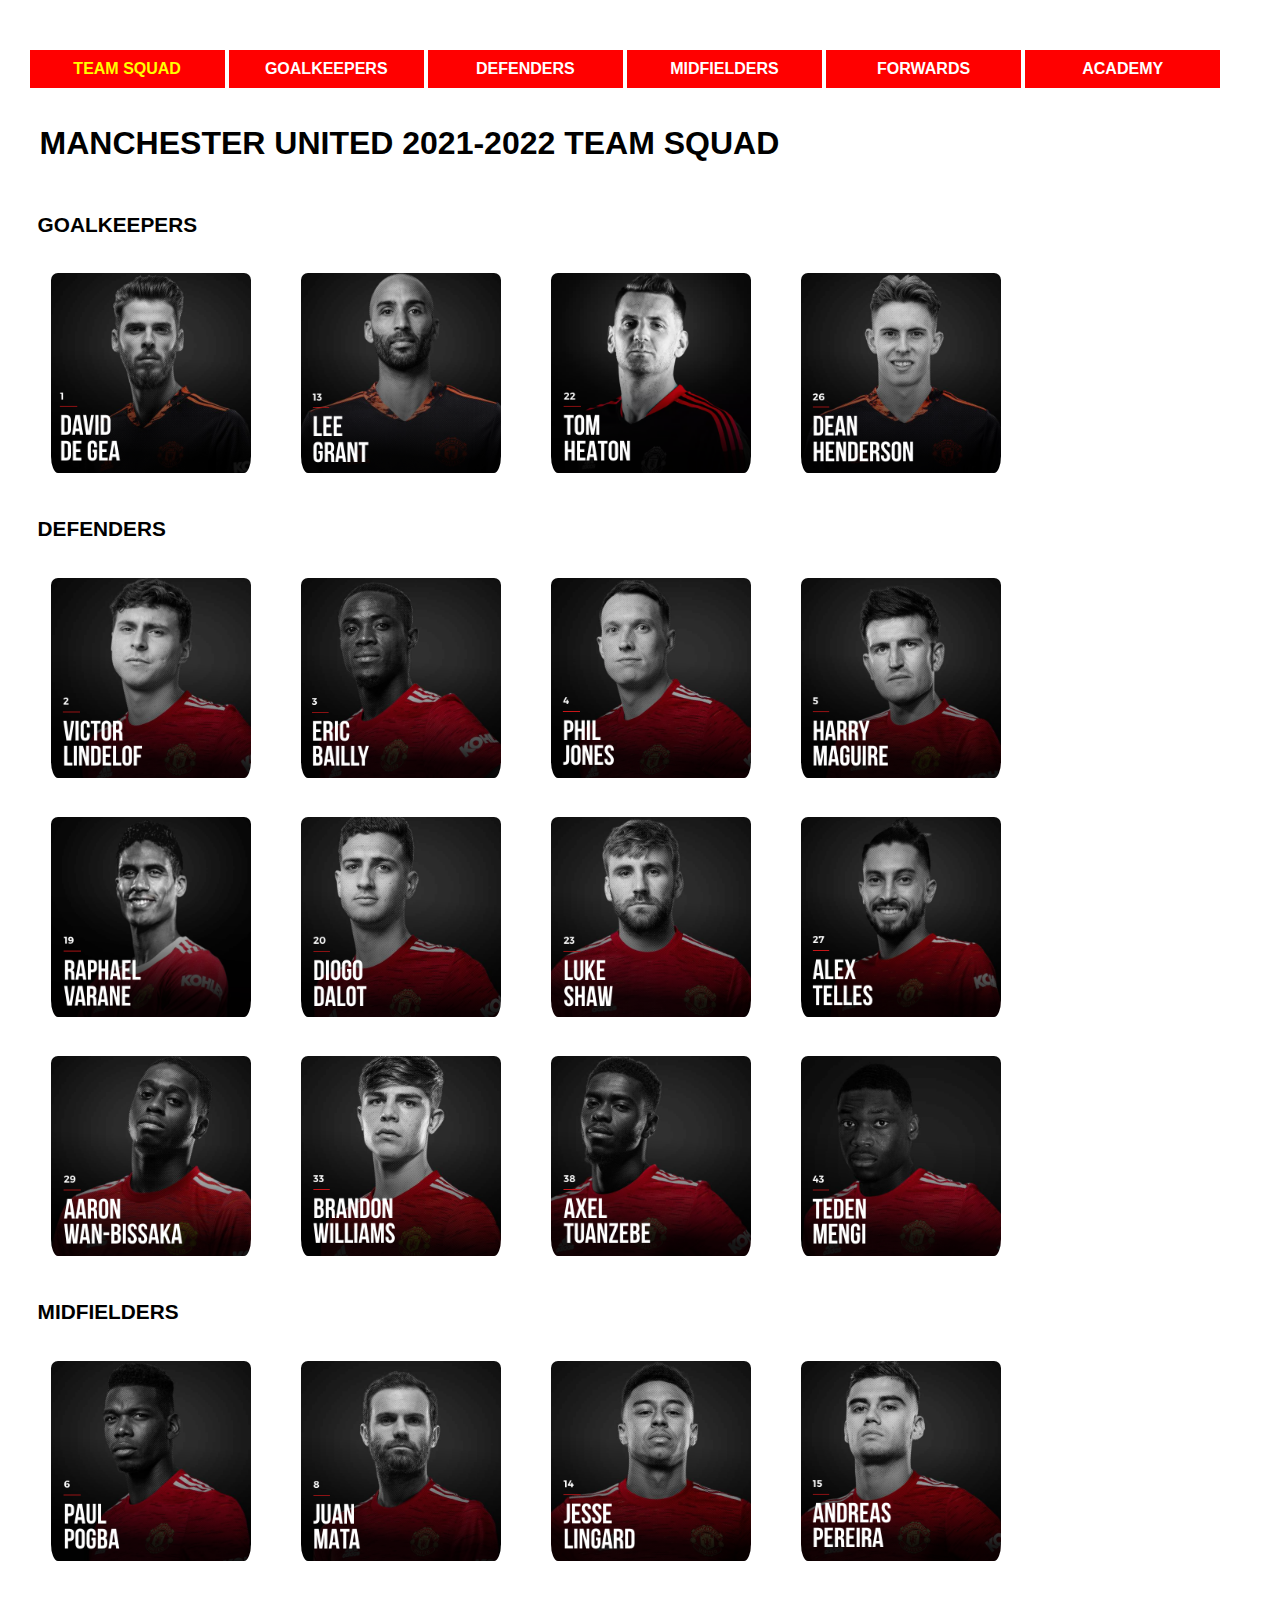
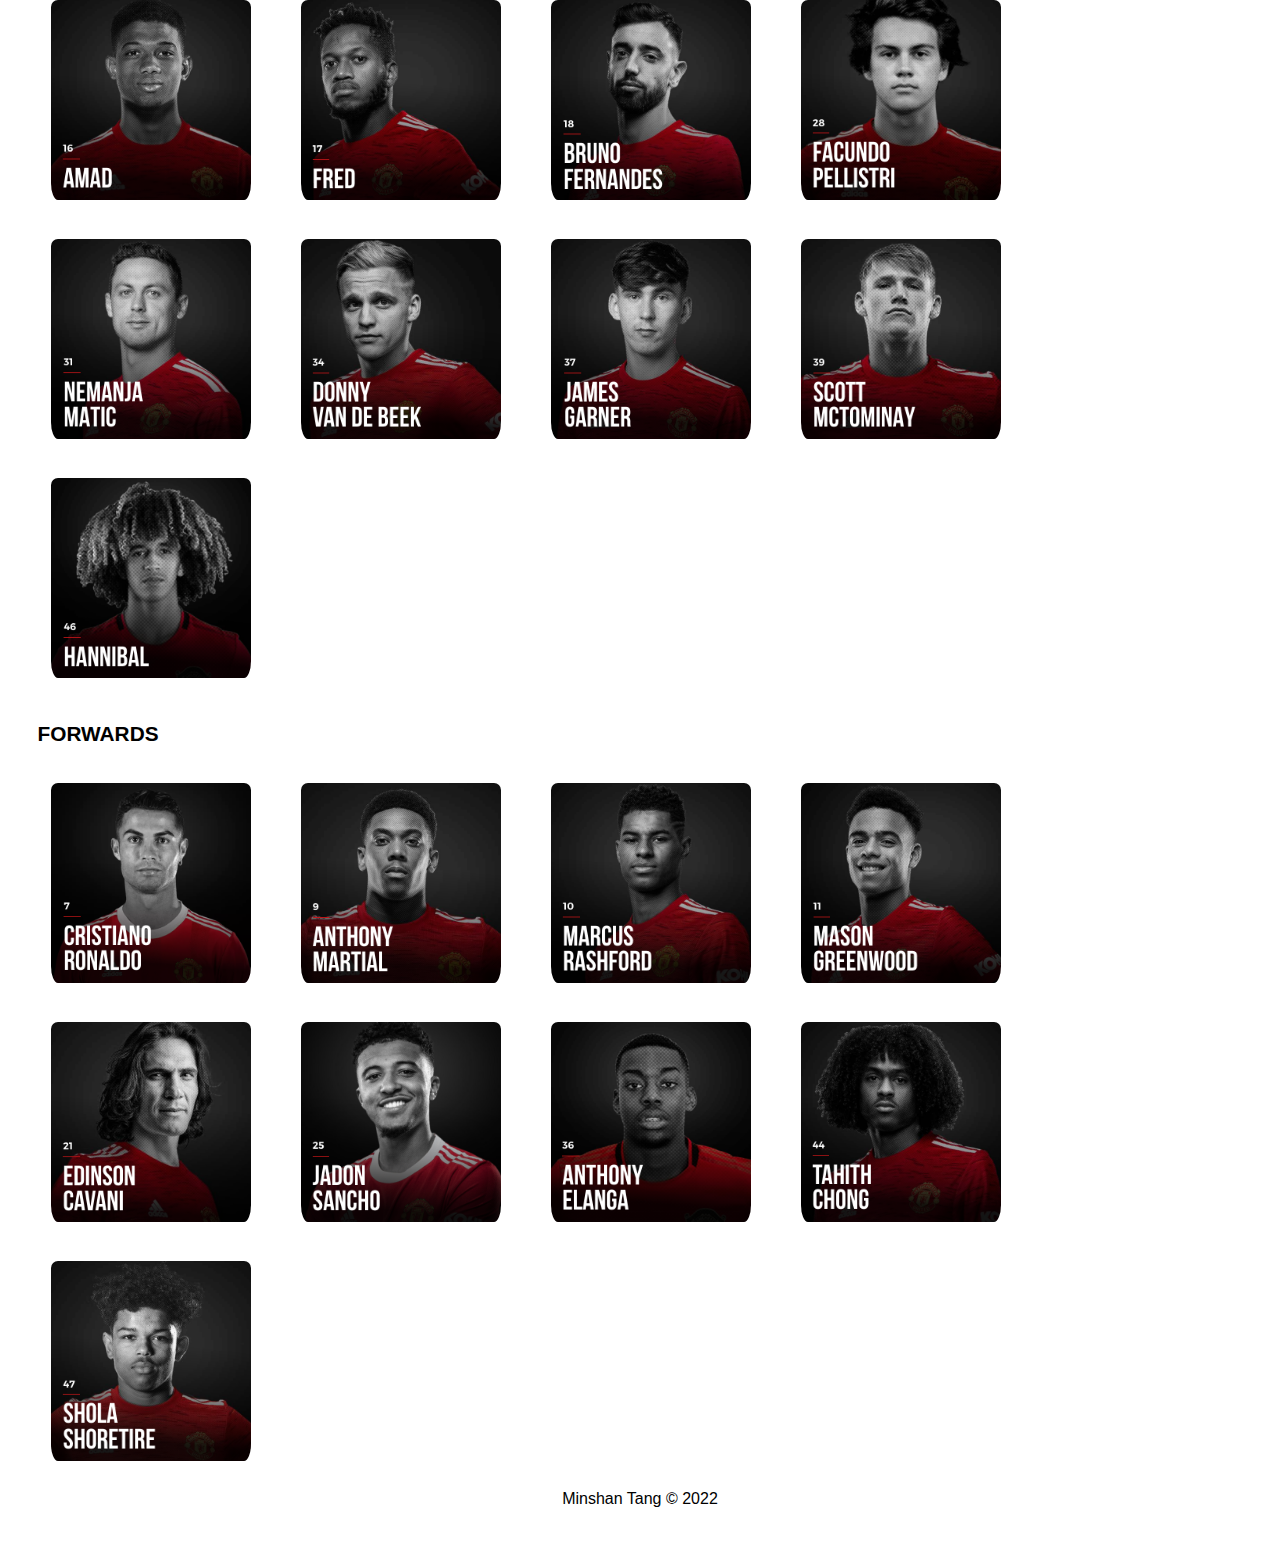
==== index.html @ 322af931 "Add files via upload" ====
<!DOCTYPE html>
<html lang="en">
    <!-- head -->
    <head>
        <meta charset="UTF-8">
        <meta name="viewport" content="width=device-width, initial-scale=1.0">
        <link rel="icon" href="images/favicon.ico">
        <link rel="stylesheet" href="css/html5reset.css">
        <link rel="stylesheet" href="css/style.css">
        <title>Manchester United - My Favorite Soccer Team</title>
    </head>

    <!-- body -->
    <body>
        <!-- header -->
        <header>
            <!-- nav -->
            <nav>
                <ul>
                    <li class="active"><a href="index.html">TEAM SQUAD</a></li>
                    <li><a href="goalkeepers.html">GOALKEEPERS</a></li>
                    <li><a href="defenders.html">DEFENDERS</a></li>
                    <li><a href="midfielders.html">MIDFIELDERS</a></li>
                    <li><a href="forwards.html">FORWARDS</a></li>
                    <li><a href="academy.html">ACADEMY</a></li>
                </ul>
            </nav>

            <!-- h1 -->
            <h1>MANCHESTER UNITED 2021-2022 TEAM SQUAD</h1>
        </header>

        <!-- main -->
        <main>
            <!-- Images for Goalkeepers-->
            <h2>GOALKEEPERS</h2>
            <img src="images/degea.png" alt="1. David De Gea" width="50" />
            <img src="images/grant.png" alt="13. Lee Grant" width="50" />
            <img src="images/heaton.png" alt="23. Tom Heaton" width="50" />
            <img src="images/henderson.png" alt="26. Dean Henderson" width="50" />

            <!-- Images for Defenders -->
            <h2>DEFENDERS</h2>
            <img src="images/lindelof.png" alt="2. Victor Lindelof" width="50" />
            <img src="images/bailly.png" alt="3. Eric Bailly" width="50" />
            <img src="images/jones.png" alt="4. Phil Jones" width="50" />
            <img src="images/maguire.png" alt="5. Harry Maguire" width="50" />
            <img src="images/varane.png" alt="19. Raphael Varane" width="50" />
            <img src="images/dalot.png" alt="20. Diogo Dalot" width="50" />
            <img src="images/shaw.png" alt="23. Luke Shaw" width="50" />
            <img src="images/telles.png" alt="27. Alex Telles" width="50" />
            <img src="images/wan-bissaka.png" alt="29. Aaron Wan-Bissaka" width="50" />
            <img src="images/williams.png" alt="33. Brandon Williams" width="50" />
            <img src="images/tuanzebe.png" alt="38. Axel Tuanzebe" width="50" />
            <img src="images/mengi.png" alt="43. Teden Mengi" width="50" />

            <!-- Images for Midfielders -->
            <h2>MIDFIELDERS</h2>
            <img src="images/pogba.png" alt="6. Paul Pogba" width="50" />
            <img src="images/mata.png" alt="8. Juan Mata" width="50" />
            <img src="images/lingard.png" alt="14. Jesse Lingard" width="50" />
            <img src="images/pereira.png" alt="15. Andreas Pereira" width="50" />
            <img src="images/amad.png" alt="16. Amad" width="50" />
            <img src="images/fred.png" alt="17. Fred" width="50" />
            <img src="images/fernandes.png" alt="18. Bruno Fernandes" width="50" />
            <img src="images/pellistri.png" alt="28. Facundo Pellistri" width="50" />
            <img src="images/matic.png" alt="31. Nemanja Matic" width="50" />
            <img src="images/van-de-beek.png" alt="34. Donny Van de Beek" width="50" />
            <img src="images/garner.png" alt="37. James Garner" width="50" />
            <img src="images/mctominay.png" alt="39. Scott McTominay" width="50" />
            <img src="images/hannibal.png" alt="46. Hannibal" width="50" />

            <!-- Images for Forwards -->
            <h2>FORWARDS</h2>
            <img src="images/ronaldo.png" alt="7. Cristiano Ronaldo" width="50" />
            <img src="images/martial.png" alt="9. Anthony Martial" width="50" />
            <img src="images/rashford.png" alt="10. Marcus Rashford" width="50" />
            <img src="images/greenwood.png" alt="11. Mason Greenwood" width="50" />
            <img src="images/cavani.png" alt="21. Edinson Cavani" width="50" />
            <img src="images/sancho.png" alt="25. Jadon Sancho" width="50" />
            <img src="images/elanga.png" alt="36. Anthony Elanga" width="50" />
            <img src="images/chong.png" alt="44. Tahith Chong" width="50" />
            <img src="images/shoretire.png" alt="47. Shola Shoretire" width="50" />
        </main>

        <!-- footer -->
        <footer>
            <p>Minshan Tang &copy; 2022</p>
        </footer>
    </body>

</html>
---- css/style.css ----
/*Add padding and margin to space out the page.
Make the font larger too.*/
body {
	margin: 1%;
	padding: 1%;
	font-size: 100%;
}

/*Make the h1 heading bigger with a bold font*/
h1 {
	font-size: 2em; 
	font-weight: bold;
    font-family: Arial, Helvetica, sans-serif;
    padding-top: 25px;
    padding-right: 10px;
    padding-left: 10px;
}

/*Make the h2 heading*/
h2 {
	font-size: 1.3em; 
	font-weight: bold;
    padding-top: 30px;
    padding-right: 10px;
    padding-bottom: 15px;
    padding-left: 10px;
    font-family: Arial, Helvetica, sans-serif;
}

/*Style the images*/
img {
    height: 200px;
    width: 200px;
    border: 3px solid transparent;
    padding-top: 10px;
    padding-left: 10px;
    padding-right: 10px;    
    border-radius: 20px;
    margin: 10px;
}

/* Add borders around the main components and some
space too*/
header, nav, main, h1, footer {
	border: 2px solid transparent;
	margin: 10px 0;
}

/* Change the styling for all of the list 
items in the nav section */
nav li {
	background-color: red;
	padding: 10px 5px;
	width: 15%;
	border: 1px solid transparent;
	display: inline-block;
    text-align: center;
    font-family: Arial, Helvetica, sans-serif;
}

/* Change the styling for all titles of
the list items in the nav section */
nav .active a {
    color: yellow;
    font-weight: bold;
}

nav a {
    color: white;
    font-weight: bold;
}

/* Changes to footer */
footer {
    font-family: Arial, Helvetica, sans-serif;
    text-align: center;
}

/* No changes to link */
/* Source: https://www.w3schools.com/css/css_link.asp */
a:link {
    text-decoration: none;
}

a:visited {
    text-decoration: none;
}

a:hover {
    text-decoration: underline;
}

a:active {
    text-decoration: underline;
}
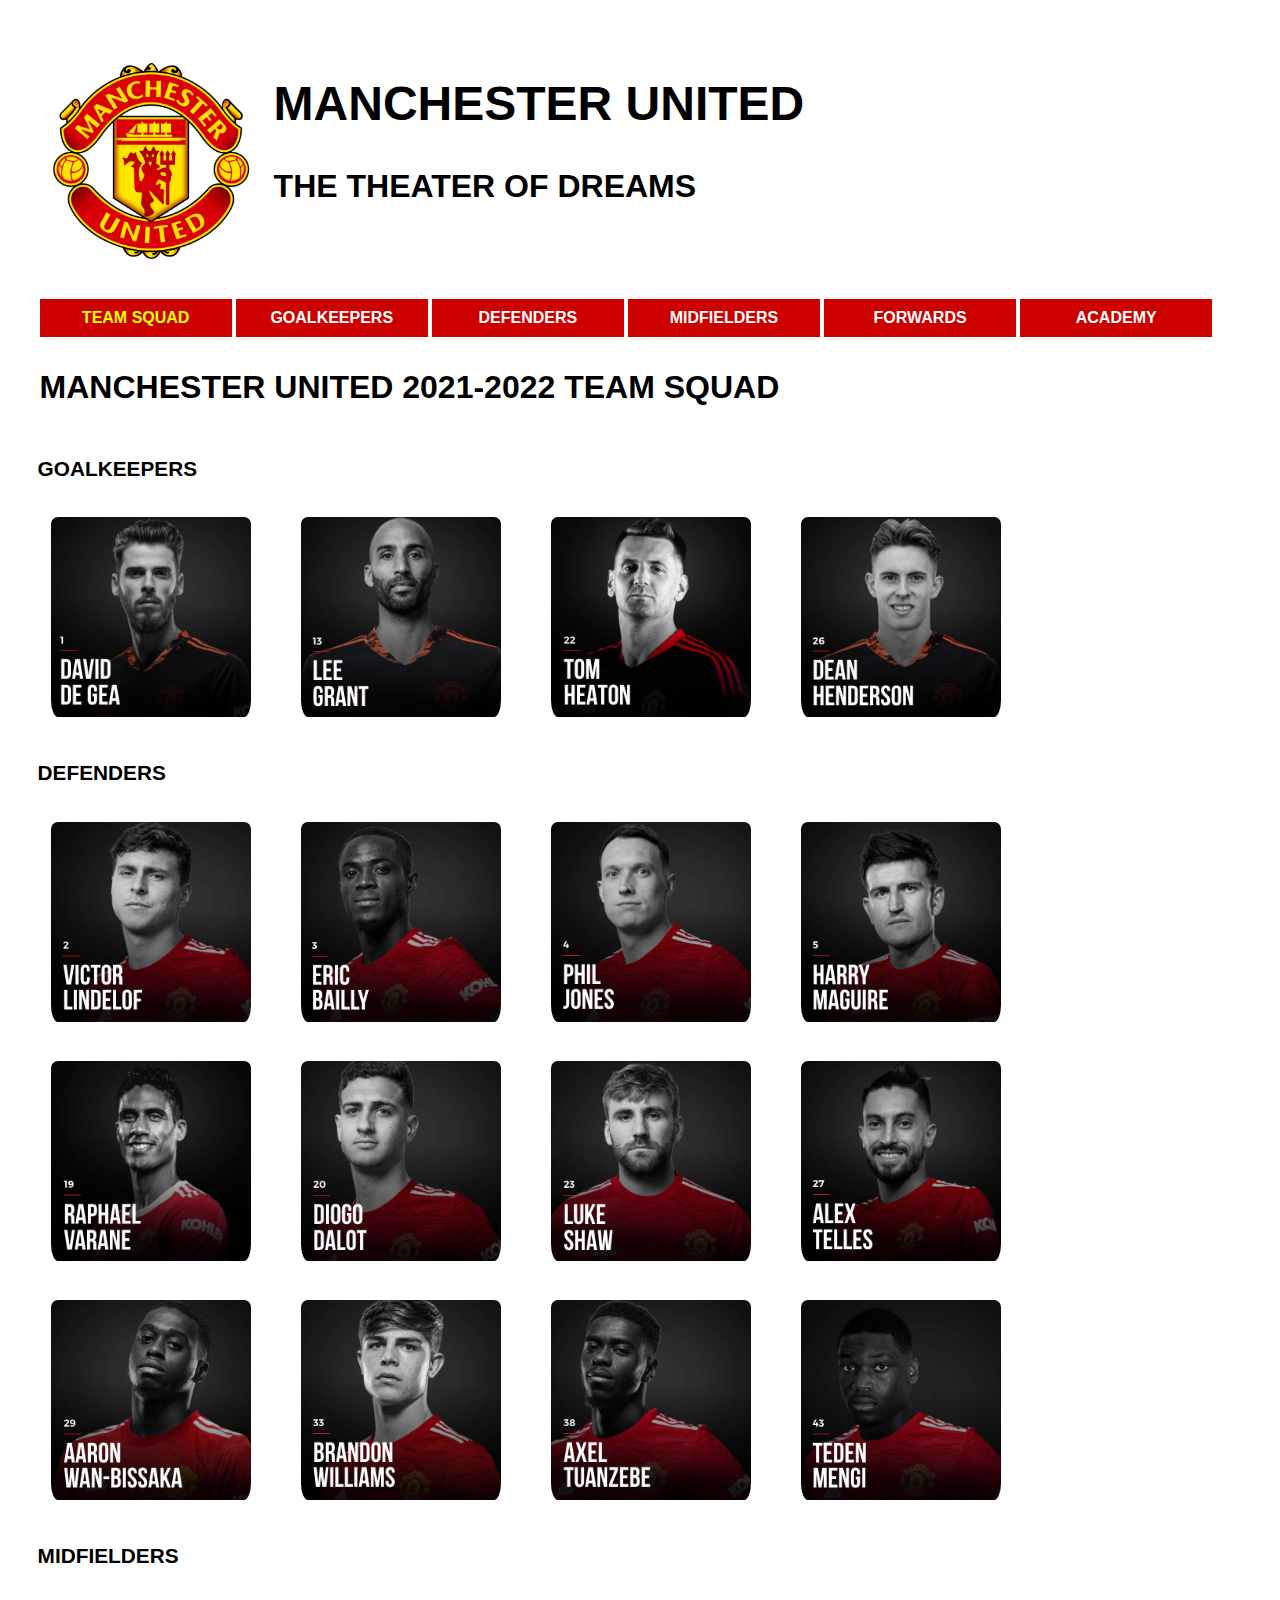
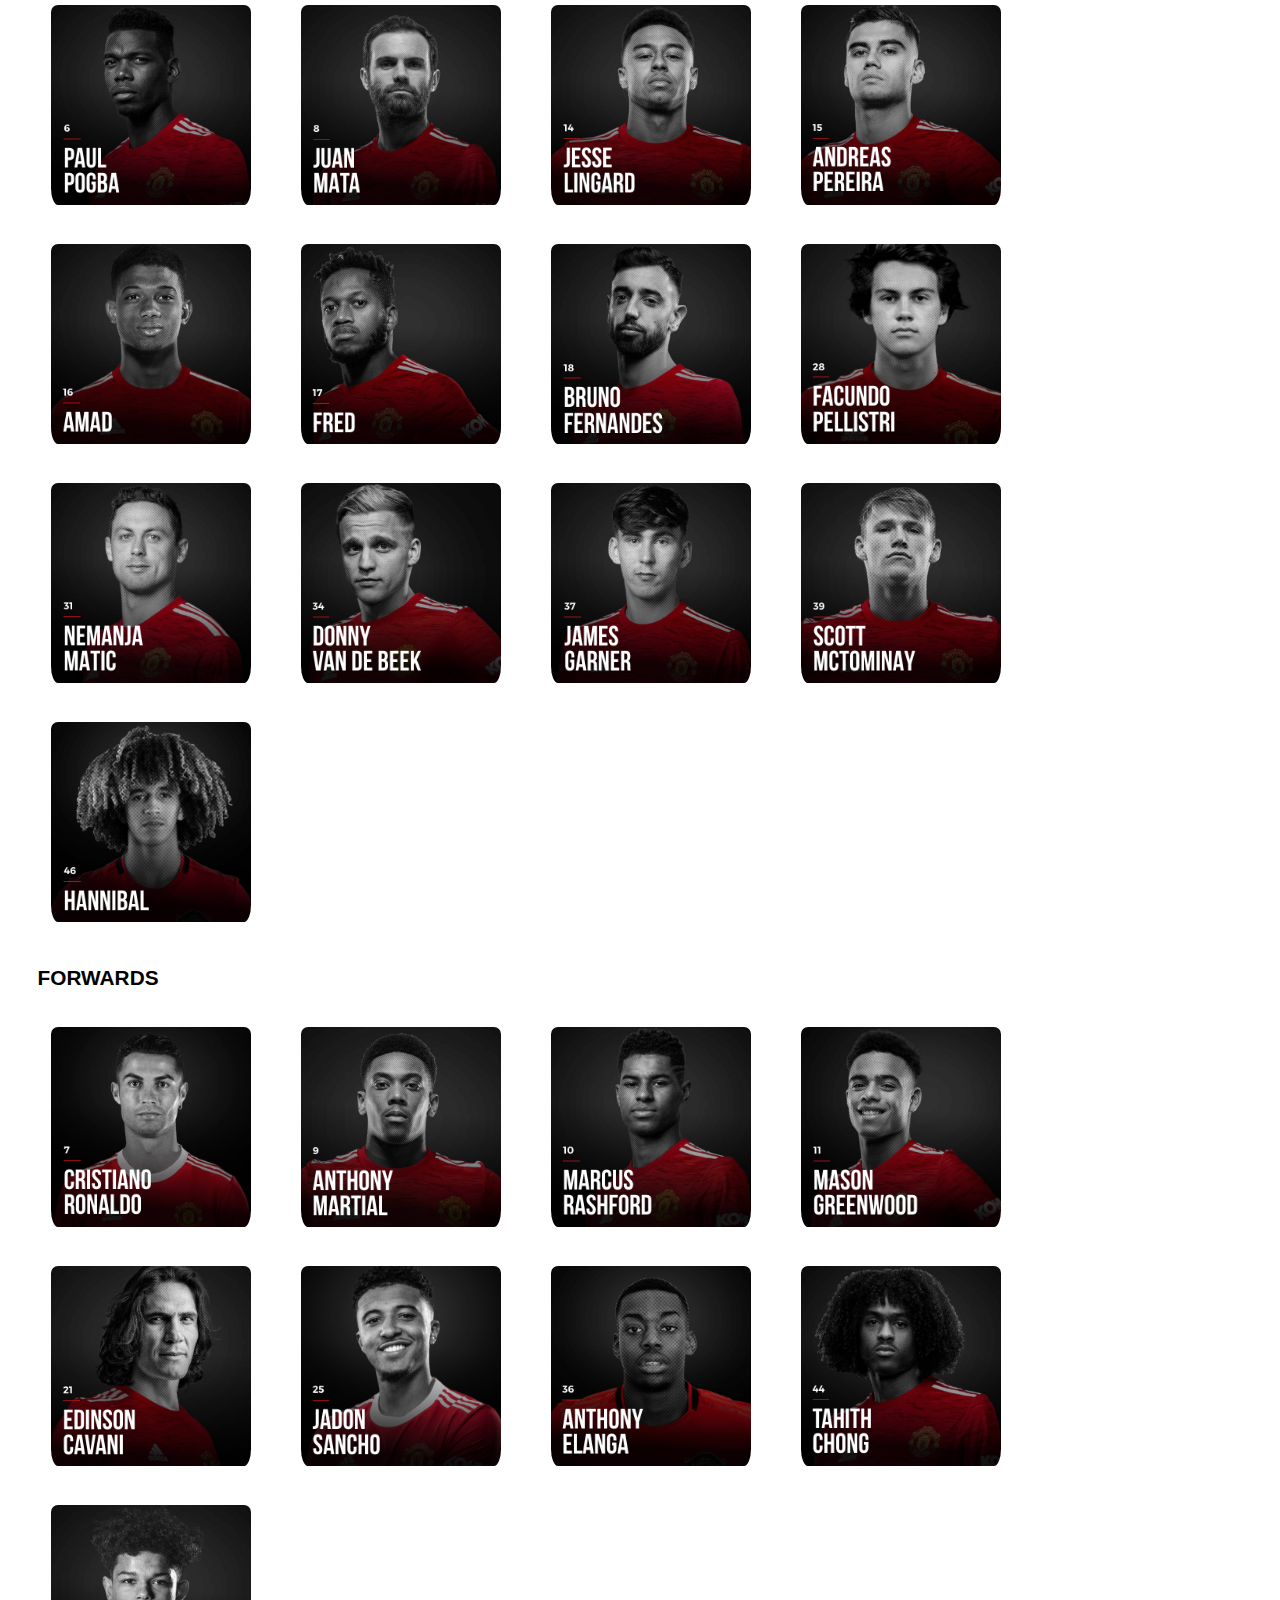
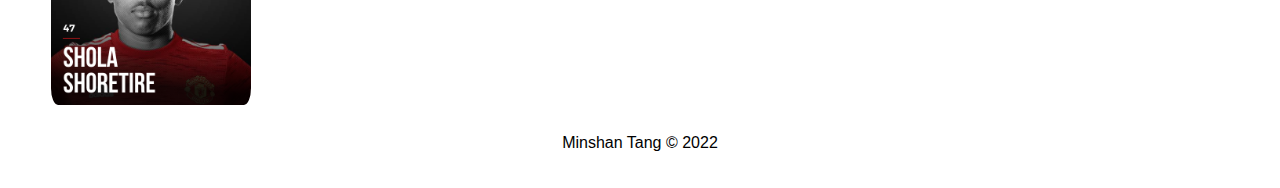
==== commit 76f6b76f: "Add files via upload" ====
--- a/index.html
+++ b/index.html
@@ -14,6 +14,11 @@
     <body>
         <!-- header -->
         <header>
+            <!-- Logo -->
+            <p style="float: left;"><img class="logo" src="images/logo.png" alt="Manchester United Logo" width="20" height="20"></p>
+            <h1 class="head-title">MANCHESTER UNITED</h1>
+            <h2 class="head-title-2">THE THEATER OF DREAMS</h2>
+
             <!-- nav -->
             <nav>
                 <ul>
@@ -34,53 +39,53 @@
         <main>
             <!-- Images for Goalkeepers-->
             <h2>GOALKEEPERS</h2>
-            <img src="images/degea.png" alt="1. David De Gea" width="50" />
-            <img src="images/grant.png" alt="13. Lee Grant" width="50" />
-            <img src="images/heaton.png" alt="23. Tom Heaton" width="50" />
-            <img src="images/henderson.png" alt="26. Dean Henderson" width="50" />
+            <img src="images/degea.png" alt="1. David De Gea" width="200" />
+            <img src="images/grant.png" alt="13. Lee Grant" width="200" />
+            <img src="images/heaton.png" alt="23. Tom Heaton" width="200" />
+            <img src="images/henderson.png" alt="26. Dean Henderson" width="200" />
 
             <!-- Images for Defenders -->
             <h2>DEFENDERS</h2>
-            <img src="images/lindelof.png" alt="2. Victor Lindelof" width="50" />
-            <img src="images/bailly.png" alt="3. Eric Bailly" width="50" />
-            <img src="images/jones.png" alt="4. Phil Jones" width="50" />
-            <img src="images/maguire.png" alt="5. Harry Maguire" width="50" />
-            <img src="images/varane.png" alt="19. Raphael Varane" width="50" />
-            <img src="images/dalot.png" alt="20. Diogo Dalot" width="50" />
-            <img src="images/shaw.png" alt="23. Luke Shaw" width="50" />
-            <img src="images/telles.png" alt="27. Alex Telles" width="50" />
-            <img src="images/wan-bissaka.png" alt="29. Aaron Wan-Bissaka" width="50" />
-            <img src="images/williams.png" alt="33. Brandon Williams" width="50" />
-            <img src="images/tuanzebe.png" alt="38. Axel Tuanzebe" width="50" />
-            <img src="images/mengi.png" alt="43. Teden Mengi" width="50" />
+            <img src="images/lindelof.png" alt="2. Victor Lindelof" width="200" />
+            <img src="images/bailly.png" alt="3. Eric Bailly" width="200" />
+            <img src="images/jones.png" alt="4. Phil Jones" width="200" />
+            <img src="images/maguire.png" alt="5. Harry Maguire" width="200" />
+            <img src="images/varane.png" alt="19. Raphael Varane" width="200" />
+            <img src="images/dalot.png" alt="20. Diogo Dalot" width="200" />
+            <img src="images/shaw.png" alt="23. Luke Shaw" width="200" />
+            <img src="images/telles.png" alt="27. Alex Telles" width="200" />
+            <img src="images/wan-bissaka.png" alt="29. Aaron Wan-Bissaka" width="200" />
+            <img src="images/williams.png" alt="33. Brandon Williams" width="200" />
+            <img src="images/tuanzebe.png" alt="38. Axel Tuanzebe" width="200" />
+            <img src="images/mengi.png" alt="43. Teden Mengi" width="200" />
 
             <!-- Images for Midfielders -->
             <h2>MIDFIELDERS</h2>
-            <img src="images/pogba.png" alt="6. Paul Pogba" width="50" />
-            <img src="images/mata.png" alt="8. Juan Mata" width="50" />
-            <img src="images/lingard.png" alt="14. Jesse Lingard" width="50" />
-            <img src="images/pereira.png" alt="15. Andreas Pereira" width="50" />
-            <img src="images/amad.png" alt="16. Amad" width="50" />
-            <img src="images/fred.png" alt="17. Fred" width="50" />
-            <img src="images/fernandes.png" alt="18. Bruno Fernandes" width="50" />
-            <img src="images/pellistri.png" alt="28. Facundo Pellistri" width="50" />
-            <img src="images/matic.png" alt="31. Nemanja Matic" width="50" />
-            <img src="images/van-de-beek.png" alt="34. Donny Van de Beek" width="50" />
-            <img src="images/garner.png" alt="37. James Garner" width="50" />
-            <img src="images/mctominay.png" alt="39. Scott McTominay" width="50" />
-            <img src="images/hannibal.png" alt="46. Hannibal" width="50" />
+            <img src="images/pogba.png" alt="6. Paul Pogba" width="200" />
+            <img src="images/mata.png" alt="8. Juan Mata" width="200" />
+            <img src="images/lingard.png" alt="14. Jesse Lingard" width="200" />
+            <img src="images/pereira.png" alt="15. Andreas Pereira" width="200" />
+            <img src="images/amad.png" alt="16. Amad" width="200" />
+            <img src="images/fred.png" alt="17. Fred" width="200" />
+            <img src="images/fernandes.png" alt="18. Bruno Fernandes" width="200" />
+            <img src="images/pellistri.png" alt="28. Facundo Pellistri" width="200" />
+            <img src="images/matic.png" alt="31. Nemanja Matic" width="200" />
+            <img src="images/van-de-beek.png" alt="34. Donny Van de Beek" width="200" />
+            <img src="images/garner.png" alt="37. James Garner" width="200" />
+            <img src="images/mctominay.png" alt="39. Scott McTominay" width="200" />
+            <img src="images/hannibal.png" alt="46. Hannibal" width="200" />
 
             <!-- Images for Forwards -->
             <h2>FORWARDS</h2>
-            <img src="images/ronaldo.png" alt="7. Cristiano Ronaldo" width="50" />
-            <img src="images/martial.png" alt="9. Anthony Martial" width="50" />
-            <img src="images/rashford.png" alt="10. Marcus Rashford" width="50" />
-            <img src="images/greenwood.png" alt="11. Mason Greenwood" width="50" />
-            <img src="images/cavani.png" alt="21. Edinson Cavani" width="50" />
-            <img src="images/sancho.png" alt="25. Jadon Sancho" width="50" />
-            <img src="images/elanga.png" alt="36. Anthony Elanga" width="50" />
-            <img src="images/chong.png" alt="44. Tahith Chong" width="50" />
-            <img src="images/shoretire.png" alt="47. Shola Shoretire" width="50" />
+            <img src="images/ronaldo.png" alt="7. Cristiano Ronaldo" width="200" />
+            <img src="images/martial.png" alt="9. Anthony Martial" width="200" />
+            <img src="images/rashford.png" alt="10. Marcus Rashford" width="200" />
+            <img src="images/greenwood.png" alt="11. Mason Greenwood" width="200" />
+            <img src="images/cavani.png" alt="21. Edinson Cavani" width="200" />
+            <img src="images/sancho.png" alt="25. Jadon Sancho" width="200" />
+            <img src="images/elanga.png" alt="36. Anthony Elanga" width="200" />
+            <img src="images/chong.png" alt="44. Tahith Chong" width="200" />
+            <img src="images/shoretire.png" alt="47. Shola Shoretire" width="200" />
         </main>
 
         <!-- footer -->
--- a/css/style.css
+++ b/css/style.css
@@ -7,11 +7,21 @@
 }
 
 /*Make the h1 heading bigger with a bold font*/
+header .head-title {
+    font-size: 3em;
+    font-weight: bold;
+    padding-top: 30px;
+}
+
+header .head-title-2 {
+    font-size: 2em;
+    font-weight: bold;
+}
+
 h1 {
 	font-size: 2em; 
 	font-weight: bold;
     font-family: Arial, Helvetica, sans-serif;
-    padding-top: 25px;
     padding-right: 10px;
     padding-left: 10px;
 }
@@ -48,8 +58,15 @@
 
 /* Change the styling for all of the list 
 items in the nav section */
+nav {
+    padding-top: 70px;
+    padding-left: 10px;
+    padding-bottom: 20px;
+    padding-right: 10px;
+}
+
 nav li {
-	background-color: red;
+	background-color: rgb(205, 0, 0);
 	padding: 10px 5px;
 	width: 15%;
 	border: 1px solid transparent;
@@ -62,7 +79,6 @@
 the list items in the nav section */
 nav .active a {
     color: yellow;
-    font-weight: bold;
 }
 
 nav a {
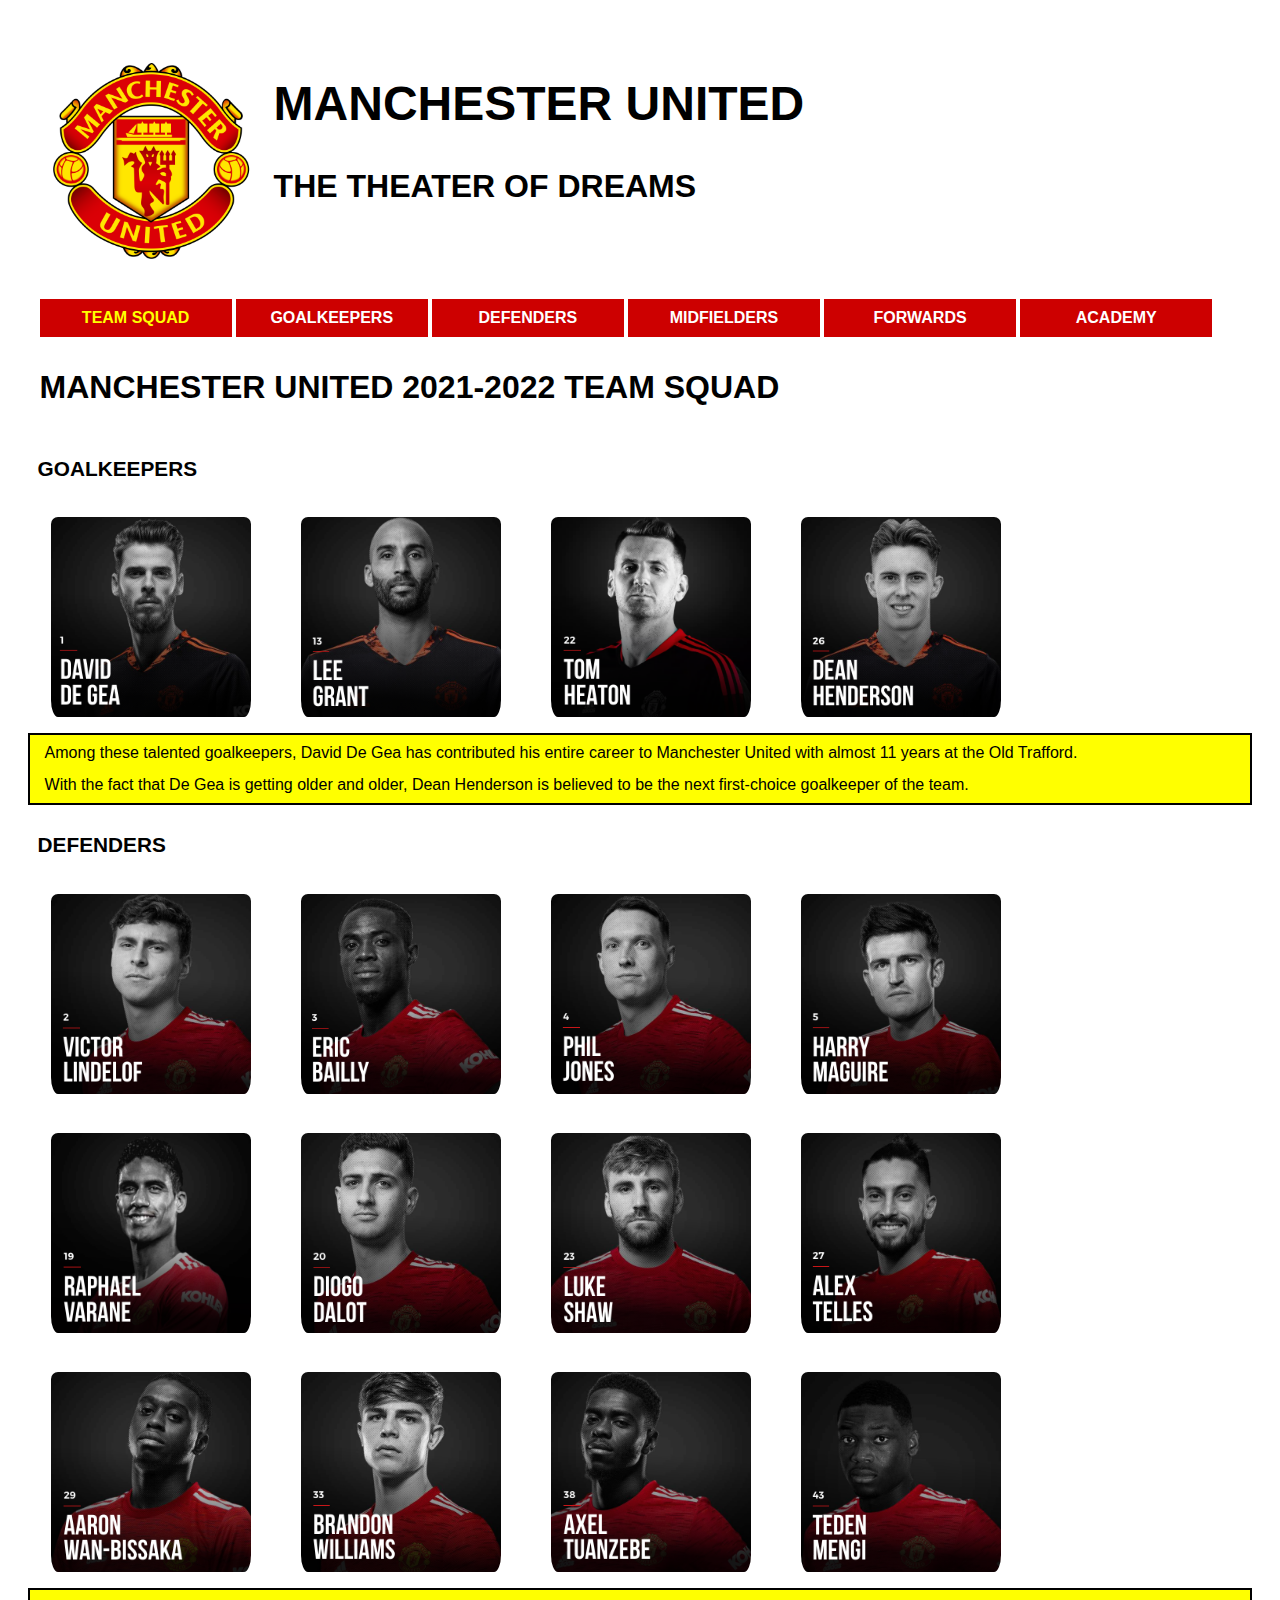
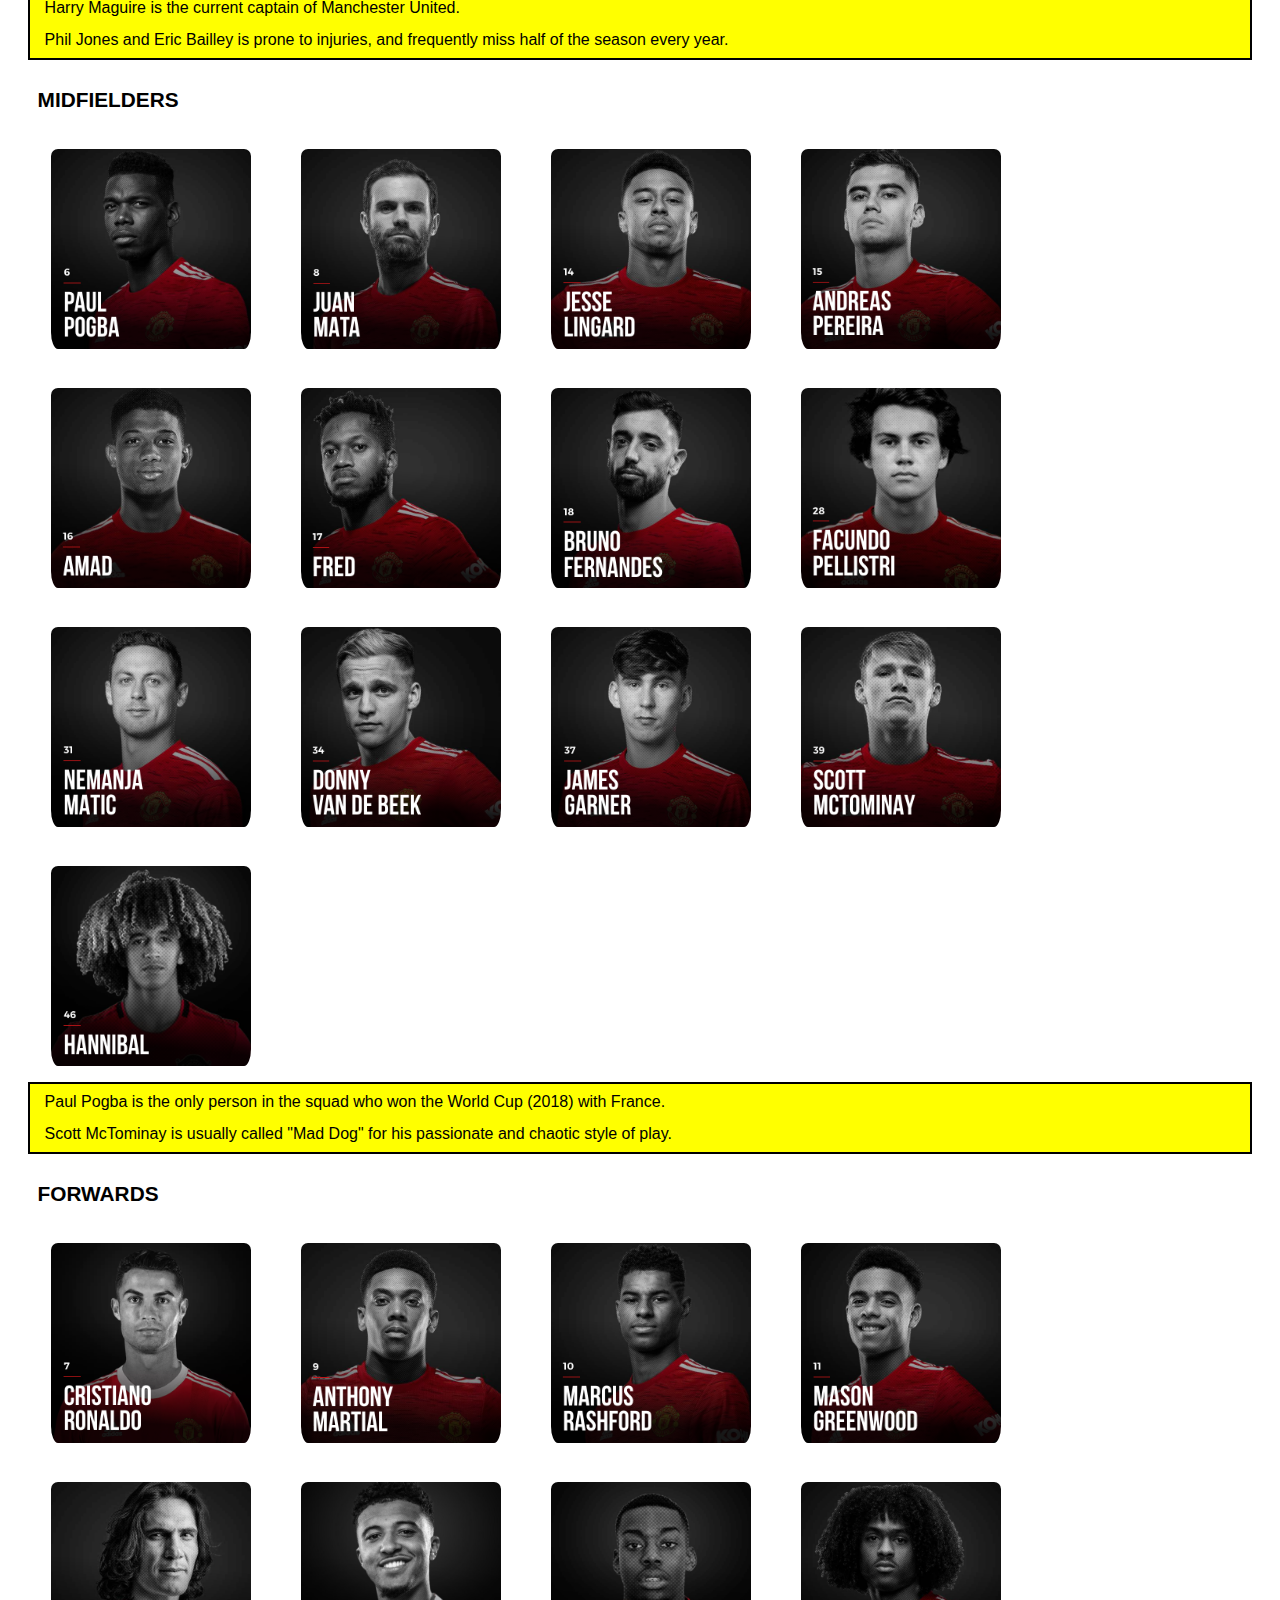
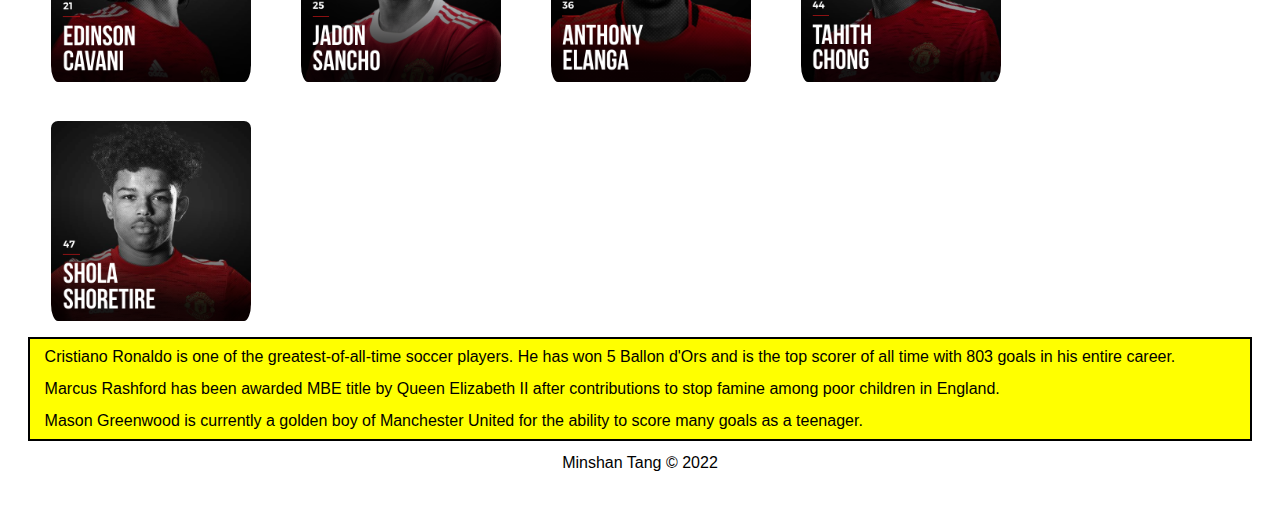
==== commit 846e01df: "Add files via upload" ====
--- a/index.html
+++ b/index.html
@@ -44,6 +44,13 @@
             <img src="images/heaton.png" alt="23. Tom Heaton" width="200" />
             <img src="images/henderson.png" alt="26. Dean Henderson" width="200" />
 
+            <p>
+                Among these talented goalkeepers, David De Gea has contributed his entire career to Manchester United with almost 11 years at the Old Trafford.
+                <br><br>
+                With the fact that De Gea is getting older and older, Dean Henderson is believed to be the next first-choice goalkeeper
+                of the team.
+            </p>
+
             <!-- Images for Defenders -->
             <h2>DEFENDERS</h2>
             <img src="images/lindelof.png" alt="2. Victor Lindelof" width="200" />
@@ -58,6 +65,12 @@
             <img src="images/williams.png" alt="33. Brandon Williams" width="200" />
             <img src="images/tuanzebe.png" alt="38. Axel Tuanzebe" width="200" />
             <img src="images/mengi.png" alt="43. Teden Mengi" width="200" />
+
+            <p>
+                Harry Maguire is the current captain of Manchester United.
+                <br><br>
+                Phil Jones and Eric Bailley is prone to injuries, and frequently miss half of the season every year.
+            </p>
 
             <!-- Images for Midfielders -->
             <h2>MIDFIELDERS</h2>
@@ -75,6 +88,12 @@
             <img src="images/mctominay.png" alt="39. Scott McTominay" width="200" />
             <img src="images/hannibal.png" alt="46. Hannibal" width="200" />
 
+            <p>
+                Paul Pogba is the only person in the squad who won the World Cup (2018) with France.
+                <br><br>
+                Scott McTominay is usually called "Mad Dog" for his passionate and chaotic style of play.
+            </p>
+
             <!-- Images for Forwards -->
             <h2>FORWARDS</h2>
             <img src="images/ronaldo.png" alt="7. Cristiano Ronaldo" width="200" />
@@ -86,6 +105,14 @@
             <img src="images/elanga.png" alt="36. Anthony Elanga" width="200" />
             <img src="images/chong.png" alt="44. Tahith Chong" width="200" />
             <img src="images/shoretire.png" alt="47. Shola Shoretire" width="200" />
+
+            <p>
+                Cristiano Ronaldo is one of the greatest-of-all-time soccer players. He has won 5 Ballon d'Ors and is the top scorer of all time with 803 goals in his entire career.
+                <br><br>
+                Marcus Rashford has been awarded MBE title by Queen Elizabeth II after contributions to stop famine among poor children in England.
+                <br><br>
+                Mason Greenwood is currently a golden boy of Manchester United for the ability to score many goals as a teenager.
+            </p>
         </main>
 
         <!-- footer -->
--- a/css/style.css
+++ b/css/style.css
@@ -86,6 +86,15 @@
     font-weight: bold;
 }
 
+/* Change to paragraphs */
+main p {
+    font-family: Arial, Helvetica, sans-serif;
+    font-size: 1em;
+    padding: 10px 15px;
+    background: yellow;
+    border: 2px solid black;
+}
+
 /* Changes to footer */
 footer {
     font-family: Arial, Helvetica, sans-serif;
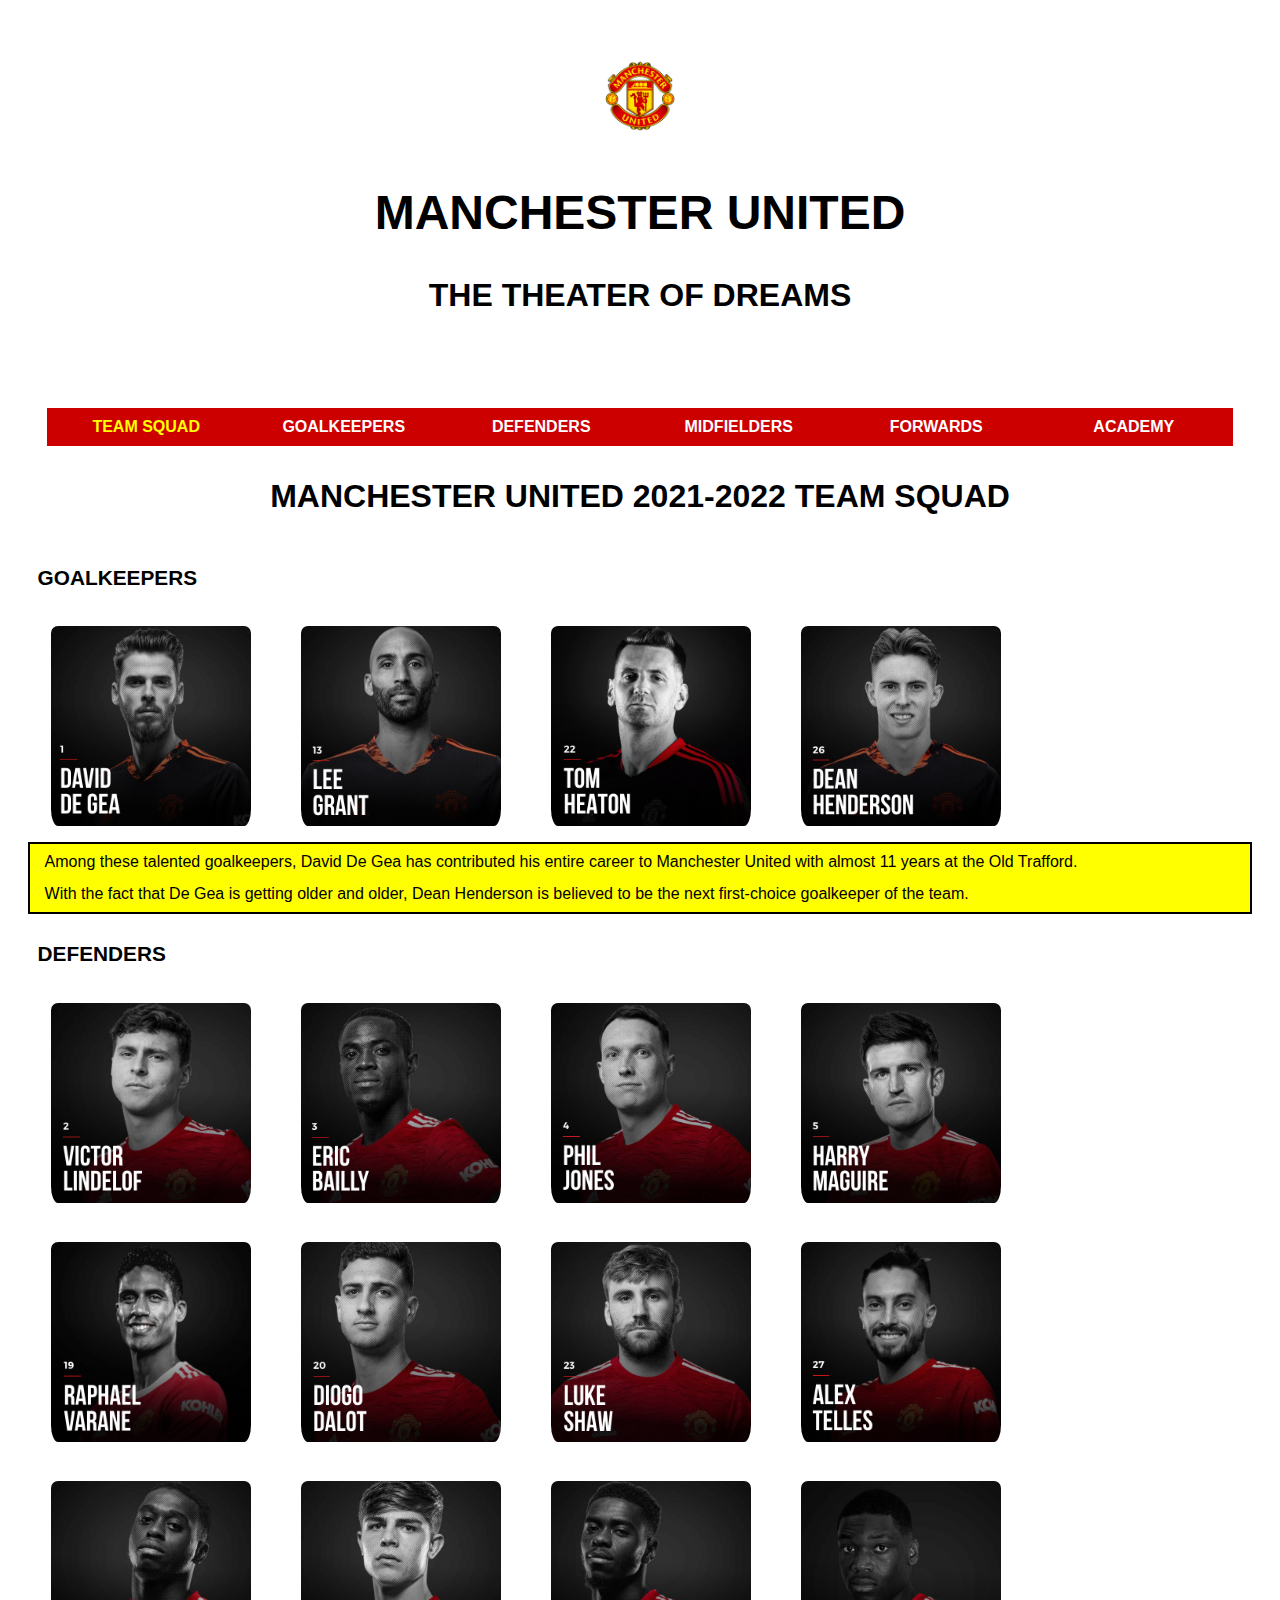
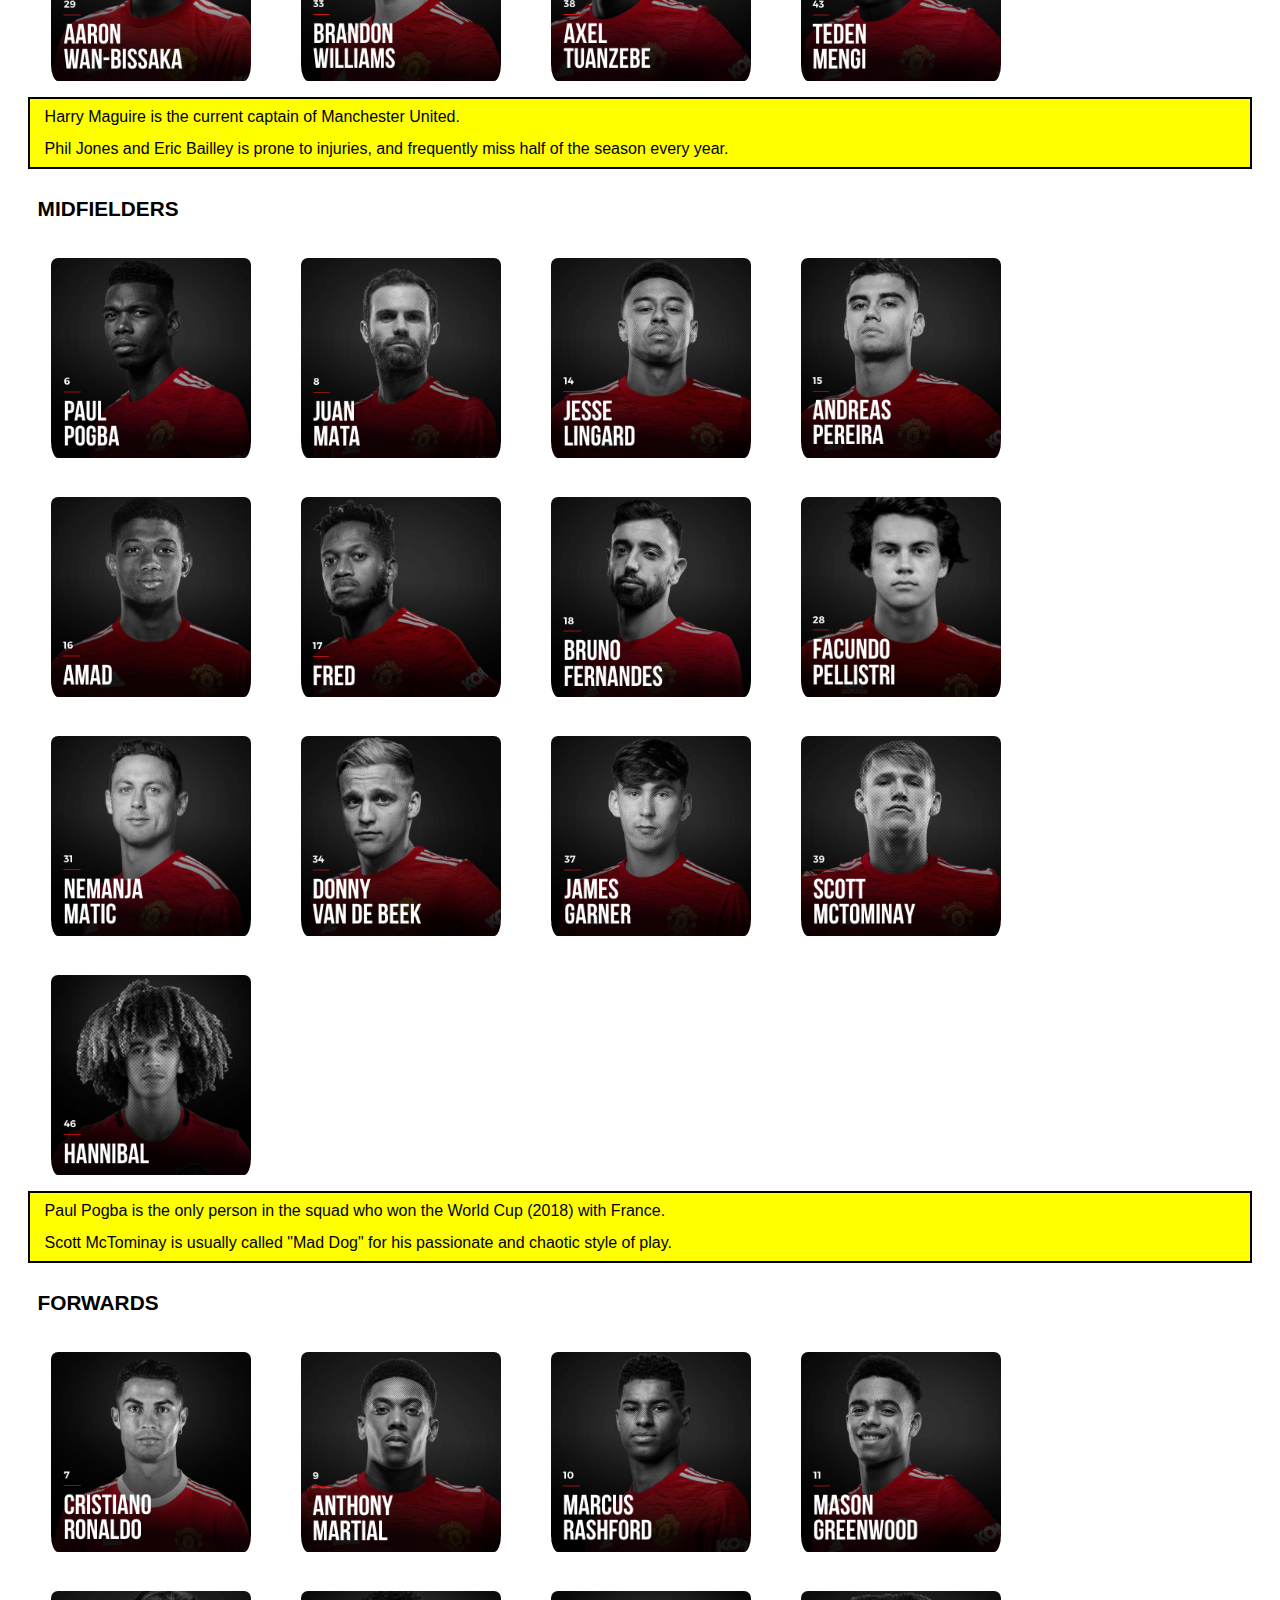
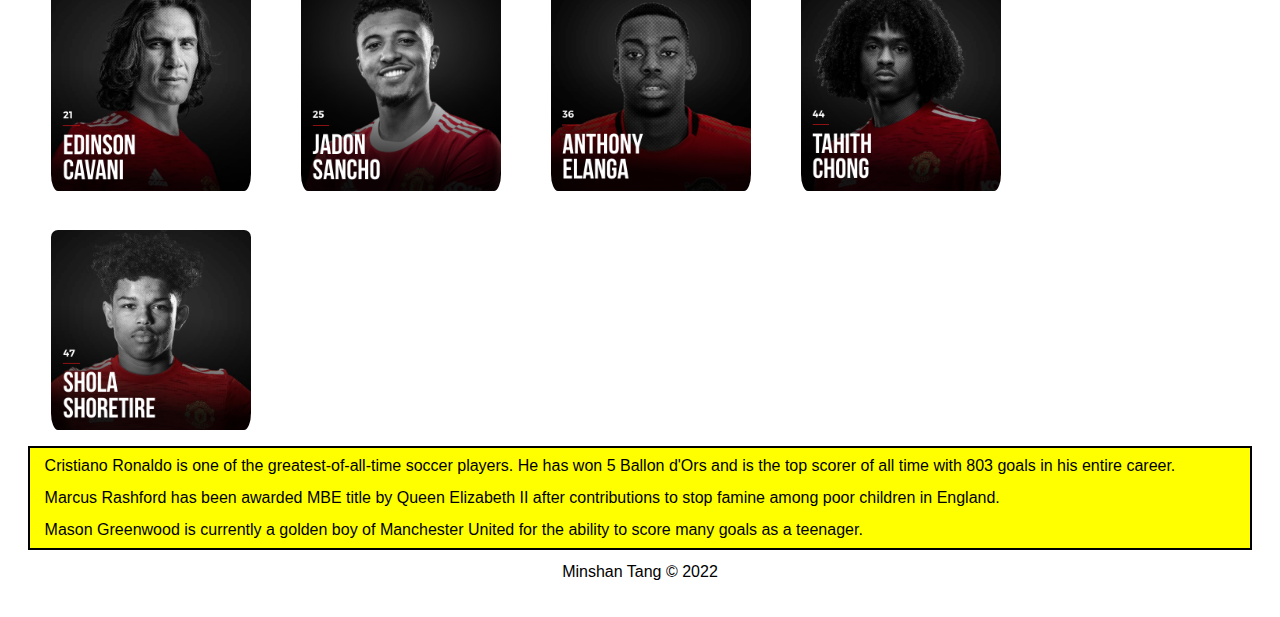
==== commit 1f9f352f: "Add files via upload" ====
--- a/index.html
+++ b/index.html
@@ -15,7 +15,7 @@
         <!-- header -->
         <header>
             <!-- Logo -->
-            <p style="float: left;"><img class="logo" src="images/logo.png" alt="Manchester United Logo" width="20" height="20"></p>
+            <img class="logo" src="images/logo.png" alt="Manchester United Logo" width="20" height="20">
             <h1 class="head-title">MANCHESTER UNITED</h1>
             <h2 class="head-title-2">THE THEATER OF DREAMS</h2>
 
--- a/css/style.css
+++ b/css/style.css
@@ -4,6 +4,10 @@
 	margin: 1%;
 	padding: 1%;
 	font-size: 100%;
+}
+
+header {
+    text-align: center;
 }
 
 /*Make the h1 heading bigger with a bold font*/
@@ -16,6 +20,12 @@
 header .head-title-2 {
     font-size: 2em;
     font-weight: bold;
+}
+
+header img {
+    width: 70px;
+    height: 70px;
+    text-align: center;
 }
 
 h1 {
@@ -65,12 +75,17 @@
     padding-right: 10px;
 }
 
+nav ul {
+    display: flex;
+    justify-content: center;
+}
+
 nav li {
 	background-color: rgb(205, 0, 0);
 	padding: 10px 5px;
-	width: 15%;
+	width: 15.45%;
 	border: 1px solid transparent;
-	display: inline-block;
+	display: table-cell;
     text-align: center;
     font-family: Arial, Helvetica, sans-serif;
 }
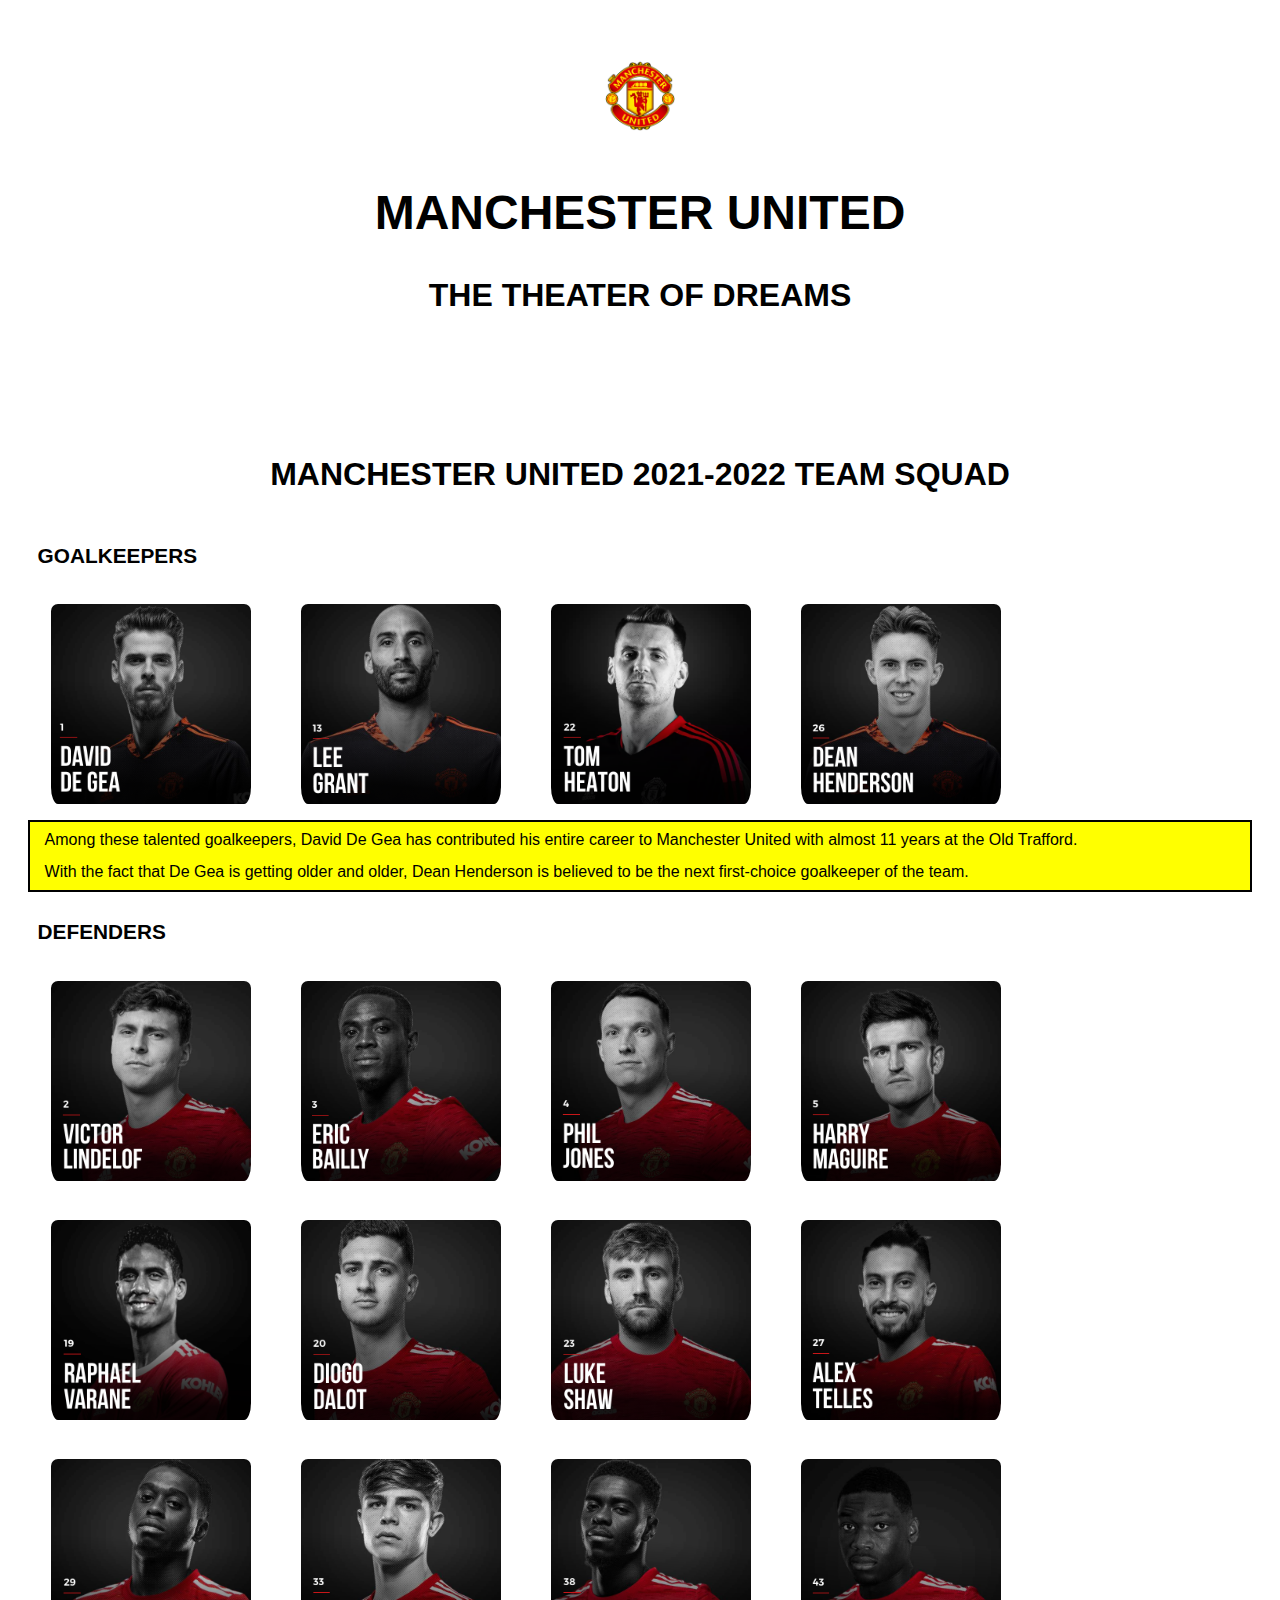
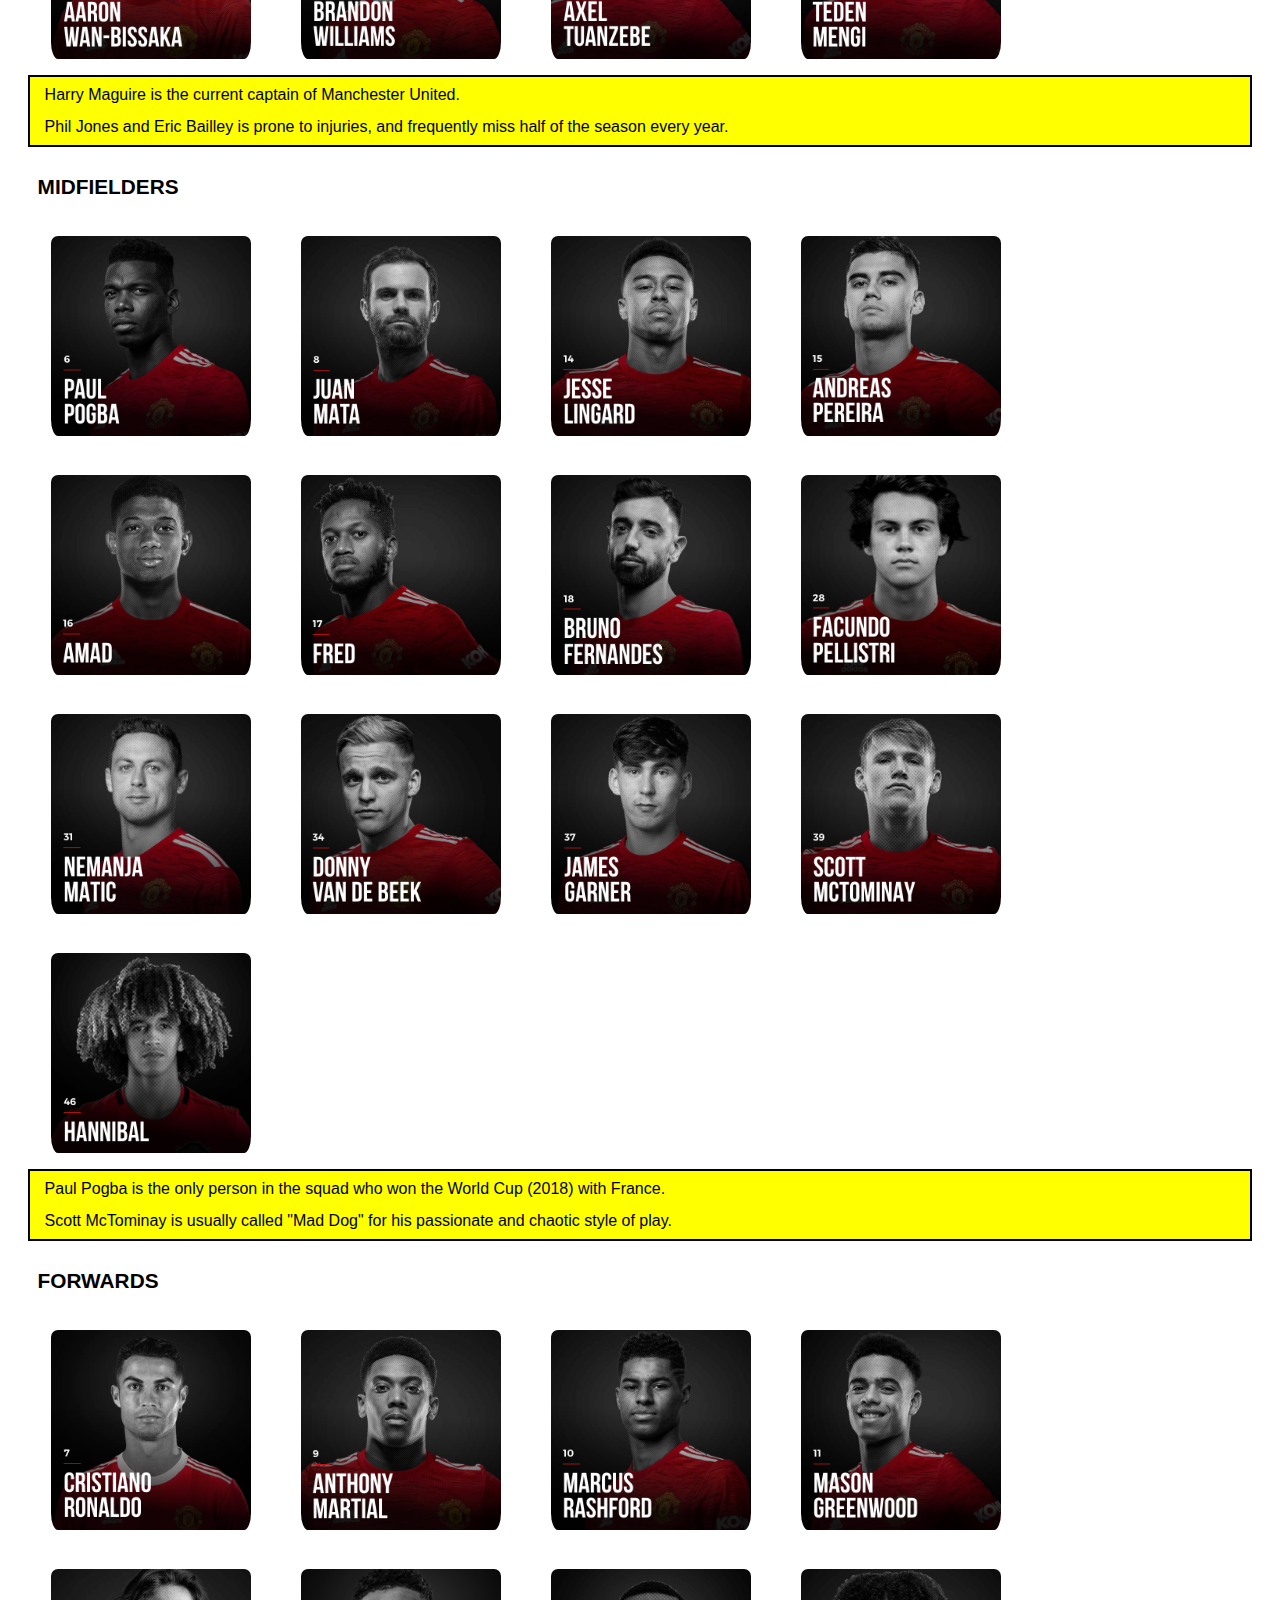
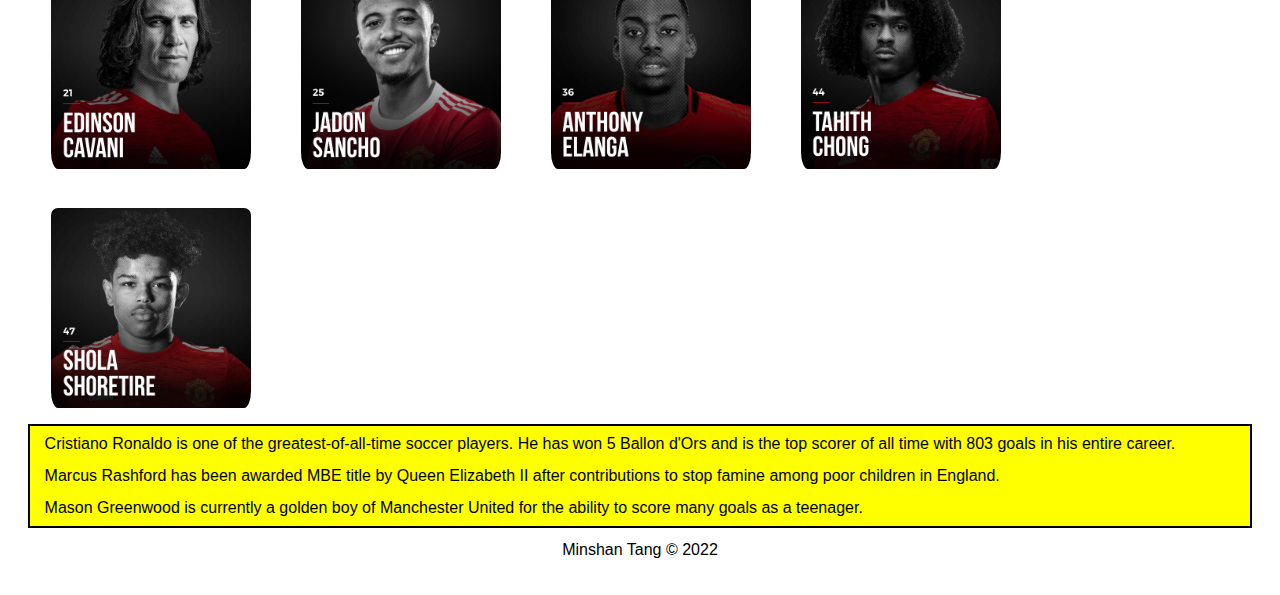
==== commit 1147c5dd: "Add files via upload" ====
--- a/index.html
+++ b/index.html
@@ -2,11 +2,17 @@
 <html lang="en">
     <!-- head -->
     <head>
-        <meta charset="UTF-8">
-        <meta name="viewport" content="width=device-width, initial-scale=1.0">
-        <link rel="icon" href="images/favicon.ico">
-        <link rel="stylesheet" href="css/html5reset.css">
-        <link rel="stylesheet" href="css/style.css">
+        <meta charset="UTF-8" />
+        <meta name="viewport" content="width=device-width, initial-scale=1.0" />
+        <link rel="icon" href="images/favicon.ico" />
+        <link rel="stylesheet" href="css/html5reset.css" />
+        <link rel="stylesheet" href="css/style.css" />
+        <link
+            href="https://cdn.jsdelivr.net/npm/bootstrap@5.1.3/dist/css/bootstrap.min.css"
+            rel="stylesheet"
+            integrity="sha384-1BmE4kWBq78iYhFldvKuhfTAU6auU8tT94WrHftjDbrCEXSU1oBoqyl2QvZ6jIW3"
+            crossorigin="anonymous"
+        />
         <title>Manchester United - My Favorite Soccer Team</title>
     </head>
 
@@ -15,19 +21,19 @@
         <!-- header -->
         <header>
             <!-- Logo -->
-            <img class="logo" src="images/logo.png" alt="Manchester United Logo" width="20" height="20">
+            <img class="logo" src="images/logo.png" alt="Manchester United Logo" width="20" height="20" />
             <h1 class="head-title">MANCHESTER UNITED</h1>
             <h2 class="head-title-2">THE THEATER OF DREAMS</h2>
 
             <!-- nav -->
             <nav>
-                <ul>
-                    <li class="active"><a href="index.html">TEAM SQUAD</a></li>
-                    <li><a href="goalkeepers.html">GOALKEEPERS</a></li>
-                    <li><a href="defenders.html">DEFENDERS</a></li>
-                    <li><a href="midfielders.html">MIDFIELDERS</a></li>
-                    <li><a href="forwards.html">FORWARDS</a></li>
-                    <li><a href="academy.html">ACADEMY</a></li>
+                <ul class="nav nav-tabs">
+                    <li class="nav-item"><a class="nav-link active" href="index.html">TEAM SQUAD</a></li>
+                    <li class="nav-item"><a class="nav-link" href="goalkeepers.html">GOALKEEPERS</a></li>
+                    <li class="nav-item"><a class="nav-link" href="defenders.html">DEFENDERS</a></li>
+                    <li class="nav-item"><a class="nav-link" href="midfielders.html">MIDFIELDERS</a></li>
+                    <li class="nav-item"><a class="nav-link" href="forwards.html">FORWARDS</a></li>
+                    <li class="nav-item"><a class="nav-link" href="academy.html">ACADEMY</a></li>
                 </ul>
             </nav>
 
@@ -45,10 +51,10 @@
             <img src="images/henderson.png" alt="26. Dean Henderson" width="200" />
 
             <p>
-                Among these talented goalkeepers, David De Gea has contributed his entire career to Manchester United with almost 11 years at the Old Trafford.
-                <br><br>
-                With the fact that De Gea is getting older and older, Dean Henderson is believed to be the next first-choice goalkeeper
-                of the team.
+                Among these talented goalkeepers, David De Gea has contributed his entire career to Manchester United with almost 11 years at the Old
+                Trafford.
+                <br /><br />
+                With the fact that De Gea is getting older and older, Dean Henderson is believed to be the next first-choice goalkeeper of the team.
             </p>
 
             <!-- Images for Defenders -->
@@ -68,7 +74,7 @@
 
             <p>
                 Harry Maguire is the current captain of Manchester United.
-                <br><br>
+                <br /><br />
                 Phil Jones and Eric Bailley is prone to injuries, and frequently miss half of the season every year.
             </p>
 
@@ -90,7 +96,7 @@
 
             <p>
                 Paul Pogba is the only person in the squad who won the World Cup (2018) with France.
-                <br><br>
+                <br /><br />
                 Scott McTominay is usually called "Mad Dog" for his passionate and chaotic style of play.
             </p>
 
@@ -107,10 +113,11 @@
             <img src="images/shoretire.png" alt="47. Shola Shoretire" width="200" />
 
             <p>
-                Cristiano Ronaldo is one of the greatest-of-all-time soccer players. He has won 5 Ballon d'Ors and is the top scorer of all time with 803 goals in his entire career.
-                <br><br>
+                Cristiano Ronaldo is one of the greatest-of-all-time soccer players. He has won 5 Ballon d'Ors and is the top scorer of all time with
+                803 goals in his entire career.
+                <br /><br />
                 Marcus Rashford has been awarded MBE title by Queen Elizabeth II after contributions to stop famine among poor children in England.
-                <br><br>
+                <br /><br />
                 Mason Greenwood is currently a golden boy of Manchester United for the ability to score many goals as a teenager.
             </p>
         </main>
@@ -119,6 +126,10 @@
         <footer>
             <p>Minshan Tang &copy; 2022</p>
         </footer>
+        <script
+            src="https://cdn.jsdelivr.net/npm/bootstrap@5.1.3/dist/js/bootstrap.bundle.min.js"
+            integrity="sha384-ka7Sk0Gln4gmtz2MlQnikT1wXgYsOg+OMhuP+IlRH9sENBO0LRn5q+8nbTov4+1p"
+            crossorigin="anonymous"
+        ></script>
     </body>
-
-</html>+</html>
--- a/css/style.css
+++ b/css/style.css
@@ -1,9 +1,9 @@
 /*Add padding and margin to space out the page.
 Make the font larger too.*/
 body {
-	margin: 1%;
-	padding: 1%;
-	font-size: 100%;
+    margin: 1%;
+    padding: 1%;
+    font-size: 100%;
 }
 
 header {
@@ -29,8 +29,8 @@
 }
 
 h1 {
-	font-size: 2em; 
-	font-weight: bold;
+    font-size: 2em;
+    font-weight: bold;
     font-family: Arial, Helvetica, sans-serif;
     padding-right: 10px;
     padding-left: 10px;
@@ -38,8 +38,8 @@
 
 /*Make the h2 heading*/
 h2 {
-	font-size: 1.3em; 
-	font-weight: bold;
+    font-size: 1.3em;
+    font-weight: bold;
     padding-top: 30px;
     padding-right: 10px;
     padding-bottom: 15px;
@@ -54,16 +54,24 @@
     border: 3px solid transparent;
     padding-top: 10px;
     padding-left: 10px;
-    padding-right: 10px;    
+    padding-right: 10px;
     border-radius: 20px;
     margin: 10px;
 }
 
+img:hover {
+    opacity: 0.3;
+}
+
 /* Add borders around the main components and some
 space too*/
-header, nav, main, h1, footer {
-	border: 2px solid transparent;
-	margin: 10px 0;
+header,
+nav,
+main,
+h1,
+footer {
+    border: 2px solid transparent;
+    margin: 10px 0;
 }
 
 /* Change the styling for all of the list 
@@ -80,15 +88,17 @@
     justify-content: center;
 }
 
+/*
 nav li {
-	background-color: rgb(205, 0, 0);
-	padding: 10px 5px;
-	width: 15.45%;
-	border: 1px solid transparent;
-	display: table-cell;
+    background-color: rgb(205, 0, 0);
+    padding: 10px 5px;
+    width: 15%;
+    border: 1px solid transparent;
+    display: table-cell;
     text-align: center;
     font-family: Arial, Helvetica, sans-serif;
 }
+*/
 
 /* Change the styling for all titles of
 the list items in the nav section */
@@ -132,4 +142,4 @@
 
 a:active {
     text-decoration: underline;
-}+}
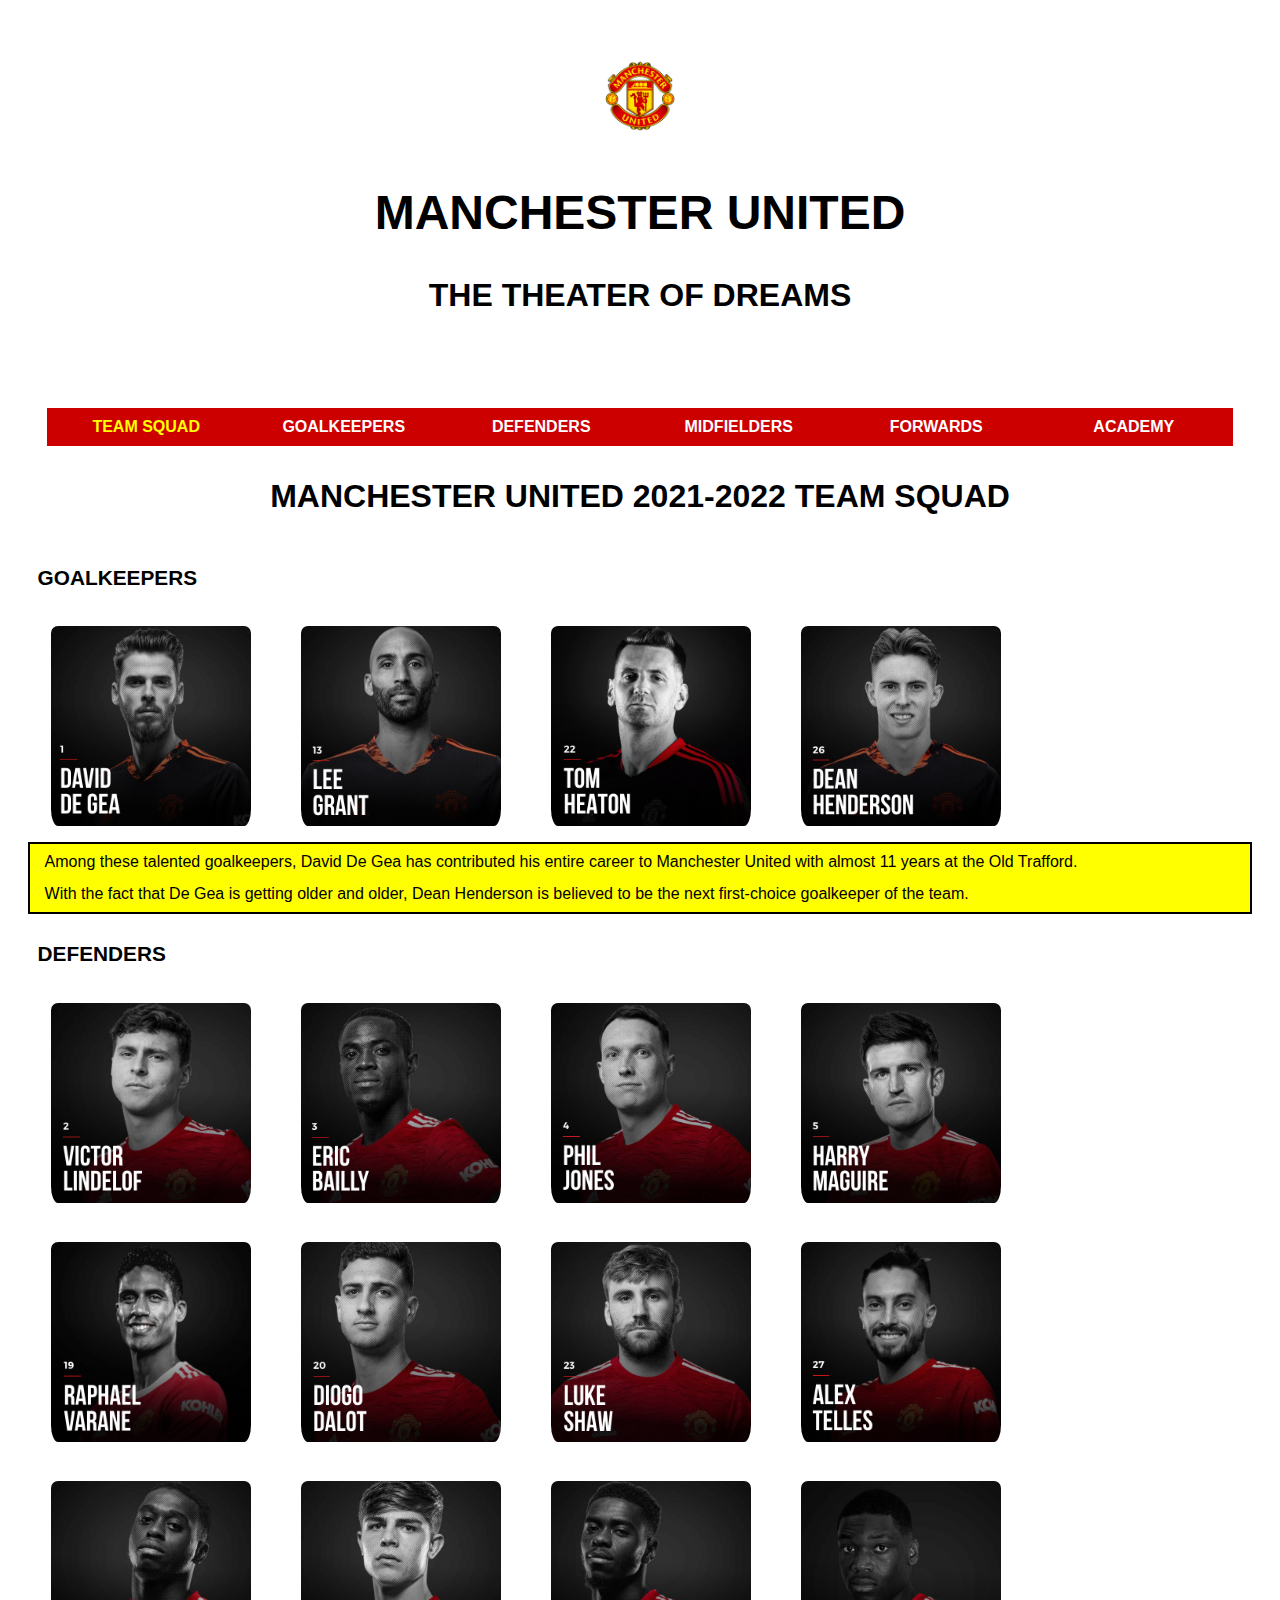
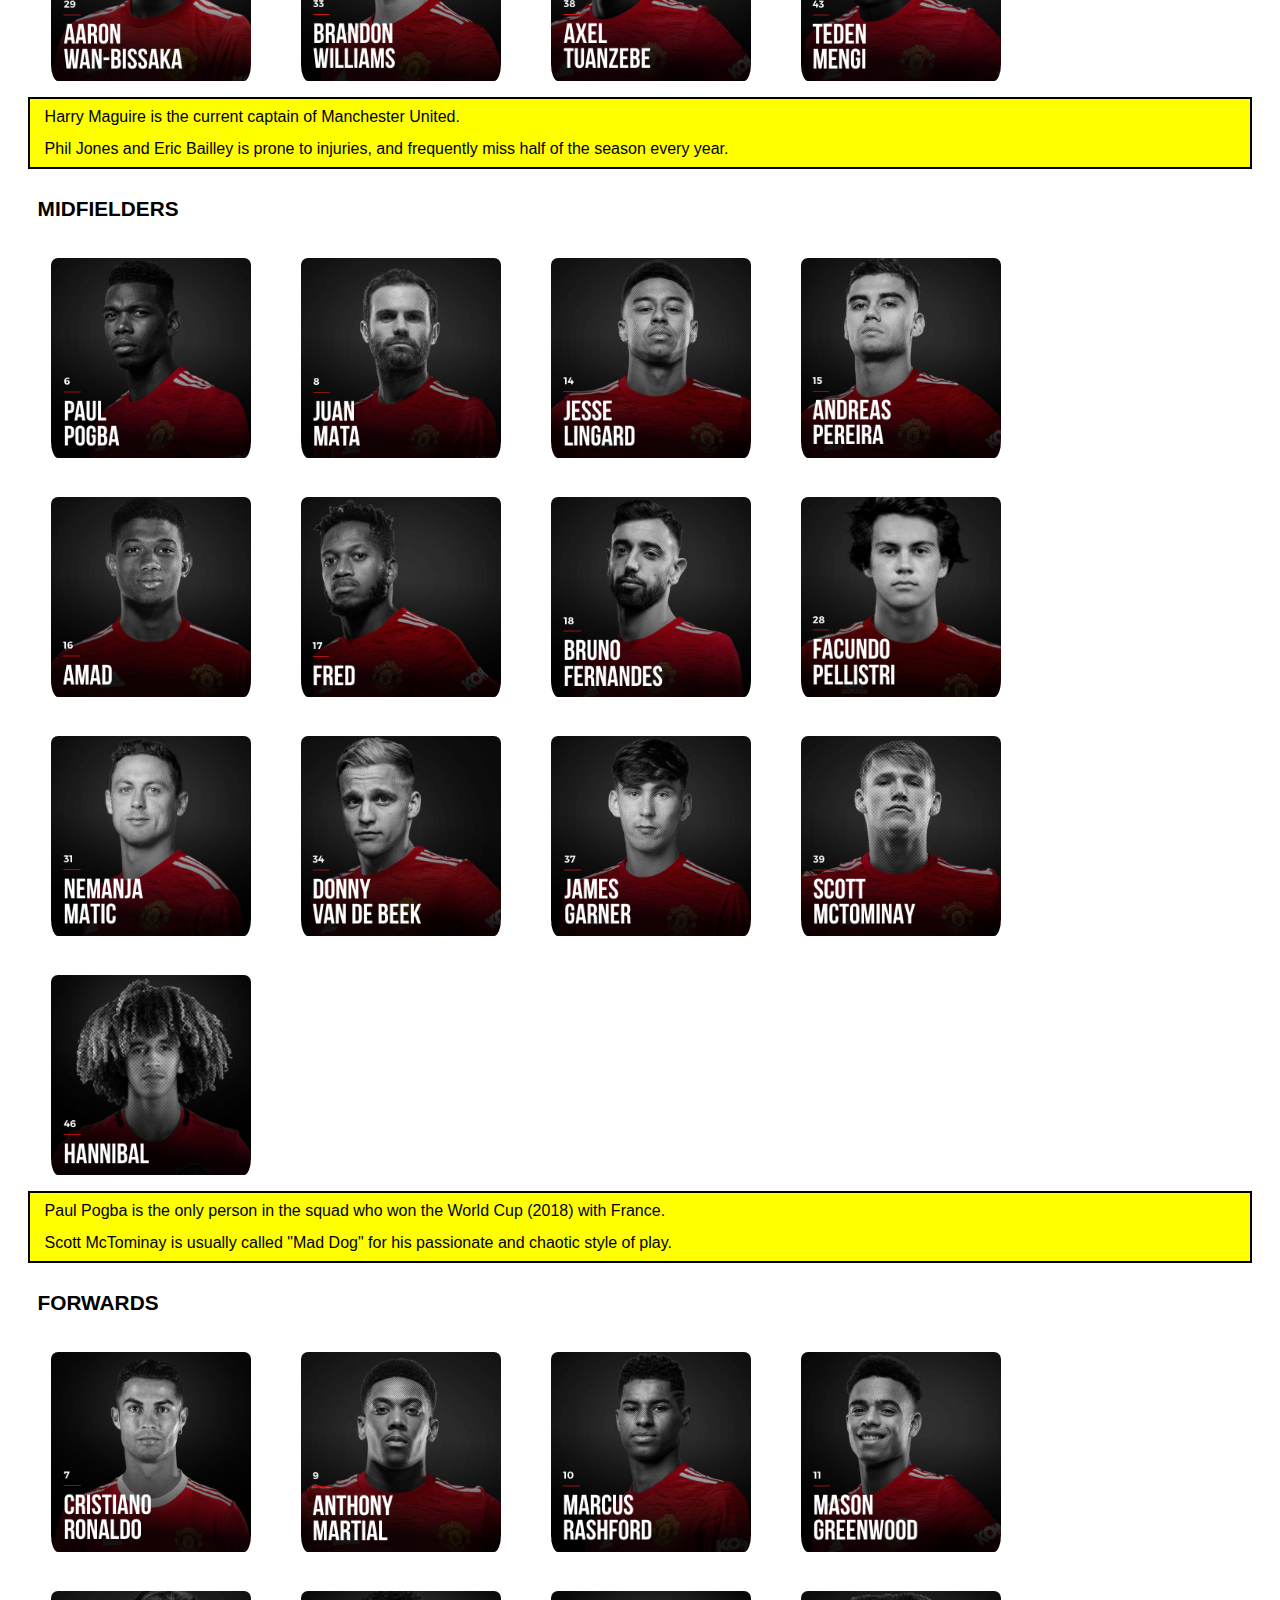
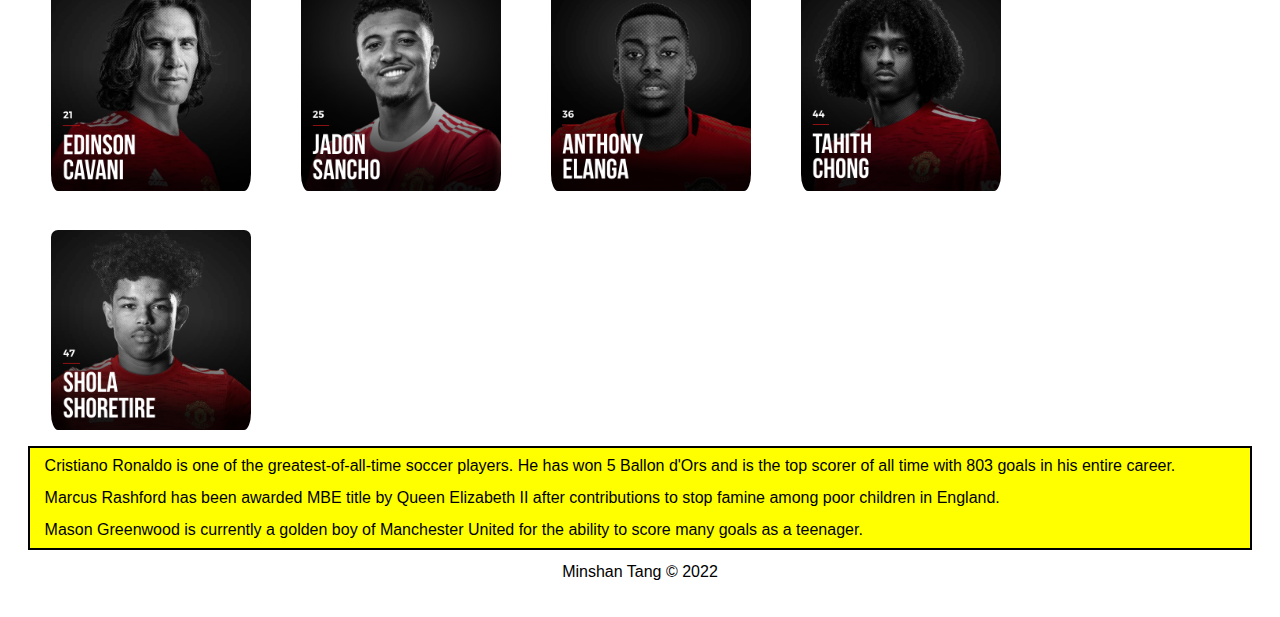
==== commit aff2f192: "Add files via upload" ====
--- a/index.html
+++ b/index.html
@@ -2,17 +2,11 @@
 <html lang="en">
     <!-- head -->
     <head>
-        <meta charset="UTF-8" />
-        <meta name="viewport" content="width=device-width, initial-scale=1.0" />
-        <link rel="icon" href="images/favicon.ico" />
-        <link rel="stylesheet" href="css/html5reset.css" />
-        <link rel="stylesheet" href="css/style.css" />
-        <link
-            href="https://cdn.jsdelivr.net/npm/bootstrap@5.1.3/dist/css/bootstrap.min.css"
-            rel="stylesheet"
-            integrity="sha384-1BmE4kWBq78iYhFldvKuhfTAU6auU8tT94WrHftjDbrCEXSU1oBoqyl2QvZ6jIW3"
-            crossorigin="anonymous"
-        />
+        <meta charset="UTF-8">
+        <meta name="viewport" content="width=device-width, initial-scale=1.0">
+        <link rel="icon" href="images/favicon.ico">
+        <link rel="stylesheet" href="css/html5reset.css">
+        <link rel="stylesheet" href="css/style.css">
         <title>Manchester United - My Favorite Soccer Team</title>
     </head>
 
@@ -21,19 +15,19 @@
         <!-- header -->
         <header>
             <!-- Logo -->
-            <img class="logo" src="images/logo.png" alt="Manchester United Logo" width="20" height="20" />
+            <img class="logo" src="images/logo.png" alt="Manchester United Logo" width="20" height="20">
             <h1 class="head-title">MANCHESTER UNITED</h1>
             <h2 class="head-title-2">THE THEATER OF DREAMS</h2>
 
             <!-- nav -->
             <nav>
-                <ul class="nav nav-tabs">
-                    <li class="nav-item"><a class="nav-link active" href="index.html">TEAM SQUAD</a></li>
-                    <li class="nav-item"><a class="nav-link" href="goalkeepers.html">GOALKEEPERS</a></li>
-                    <li class="nav-item"><a class="nav-link" href="defenders.html">DEFENDERS</a></li>
-                    <li class="nav-item"><a class="nav-link" href="midfielders.html">MIDFIELDERS</a></li>
-                    <li class="nav-item"><a class="nav-link" href="forwards.html">FORWARDS</a></li>
-                    <li class="nav-item"><a class="nav-link" href="academy.html">ACADEMY</a></li>
+                <ul>
+                    <li class="active"><a href="index.html">TEAM SQUAD</a></li>
+                    <li><a href="goalkeepers.html">GOALKEEPERS</a></li>
+                    <li><a href="defenders.html">DEFENDERS</a></li>
+                    <li><a href="midfielders.html">MIDFIELDERS</a></li>
+                    <li><a href="forwards.html">FORWARDS</a></li>
+                    <li><a href="academy.html">ACADEMY</a></li>
                 </ul>
             </nav>
 
@@ -45,79 +39,78 @@
         <main>
             <!-- Images for Goalkeepers-->
             <h2>GOALKEEPERS</h2>
-            <img src="images/degea.png" alt="1. David De Gea" width="200" />
+            <img src="images/degea.png" class="settohover" alt="1. David De Gea" width="200" />
             <img src="images/grant.png" alt="13. Lee Grant" width="200" />
-            <img src="images/heaton.png" alt="23. Tom Heaton" width="200" />
+            <img src="images/heaton.png" class="settohover" alt="23. Tom Heaton" width="200" />
             <img src="images/henderson.png" alt="26. Dean Henderson" width="200" />
 
             <p>
-                Among these talented goalkeepers, David De Gea has contributed his entire career to Manchester United with almost 11 years at the Old
-                Trafford.
-                <br /><br />
-                With the fact that De Gea is getting older and older, Dean Henderson is believed to be the next first-choice goalkeeper of the team.
+                Among these talented goalkeepers, David De Gea has contributed his entire career to Manchester United with almost 11 years at the Old Trafford.
+                <br><br>
+                With the fact that De Gea is getting older and older, Dean Henderson is believed to be the next first-choice goalkeeper
+                of the team.
             </p>
 
             <!-- Images for Defenders -->
             <h2>DEFENDERS</h2>
-            <img src="images/lindelof.png" alt="2. Victor Lindelof" width="200" />
+            <img src="images/lindelof.png" class="settohover" alt="2. Victor Lindelof" width="200" />
             <img src="images/bailly.png" alt="3. Eric Bailly" width="200" />
-            <img src="images/jones.png" alt="4. Phil Jones" width="200" />
+            <img src="images/jones.png" class="settohover" alt="4. Phil Jones" width="200" />
             <img src="images/maguire.png" alt="5. Harry Maguire" width="200" />
-            <img src="images/varane.png" alt="19. Raphael Varane" width="200" />
+            <img src="images/varane.png" class="settohover" alt="19. Raphael Varane" width="200" />
             <img src="images/dalot.png" alt="20. Diogo Dalot" width="200" />
-            <img src="images/shaw.png" alt="23. Luke Shaw" width="200" />
+            <img src="images/shaw.png" class="settohover" alt="23. Luke Shaw" width="200" />
             <img src="images/telles.png" alt="27. Alex Telles" width="200" />
-            <img src="images/wan-bissaka.png" alt="29. Aaron Wan-Bissaka" width="200" />
+            <img src="images/wan-bissaka.png" class="settohover" alt="29. Aaron Wan-Bissaka" width="200" />
             <img src="images/williams.png" alt="33. Brandon Williams" width="200" />
-            <img src="images/tuanzebe.png" alt="38. Axel Tuanzebe" width="200" />
+            <img src="images/tuanzebe.png" class="settohover" alt="38. Axel Tuanzebe" width="200" />
             <img src="images/mengi.png" alt="43. Teden Mengi" width="200" />
 
             <p>
                 Harry Maguire is the current captain of Manchester United.
-                <br /><br />
+                <br><br>
                 Phil Jones and Eric Bailley is prone to injuries, and frequently miss half of the season every year.
             </p>
 
             <!-- Images for Midfielders -->
             <h2>MIDFIELDERS</h2>
-            <img src="images/pogba.png" alt="6. Paul Pogba" width="200" />
+            <img src="images/pogba.png" class="settohover" alt="6. Paul Pogba" width="200" />
             <img src="images/mata.png" alt="8. Juan Mata" width="200" />
-            <img src="images/lingard.png" alt="14. Jesse Lingard" width="200" />
+            <img src="images/lingard.png" class="settohover" alt="14. Jesse Lingard" width="200" />
             <img src="images/pereira.png" alt="15. Andreas Pereira" width="200" />
-            <img src="images/amad.png" alt="16. Amad" width="200" />
+            <img src="images/amad.png" class="settohover" alt="16. Amad" width="200" />
             <img src="images/fred.png" alt="17. Fred" width="200" />
-            <img src="images/fernandes.png" alt="18. Bruno Fernandes" width="200" />
+            <img src="images/fernandes.png" class="settohover" alt="18. Bruno Fernandes" width="200" />
             <img src="images/pellistri.png" alt="28. Facundo Pellistri" width="200" />
-            <img src="images/matic.png" alt="31. Nemanja Matic" width="200" />
+            <img src="images/matic.png" class="settohover" alt="31. Nemanja Matic" width="200" />
             <img src="images/van-de-beek.png" alt="34. Donny Van de Beek" width="200" />
-            <img src="images/garner.png" alt="37. James Garner" width="200" />
+            <img src="images/garner.png" class="settohover" alt="37. James Garner" width="200" />
             <img src="images/mctominay.png" alt="39. Scott McTominay" width="200" />
-            <img src="images/hannibal.png" alt="46. Hannibal" width="200" />
+            <img src="images/hannibal.png" class="settohover" alt="46. Hannibal" width="200" />
 
             <p>
                 Paul Pogba is the only person in the squad who won the World Cup (2018) with France.
-                <br /><br />
+                <br><br>
                 Scott McTominay is usually called "Mad Dog" for his passionate and chaotic style of play.
             </p>
 
             <!-- Images for Forwards -->
             <h2>FORWARDS</h2>
             <img src="images/ronaldo.png" alt="7. Cristiano Ronaldo" width="200" />
-            <img src="images/martial.png" alt="9. Anthony Martial" width="200" />
+            <img src="images/martial.png" class="settohover" alt="9. Anthony Martial" width="200" />
             <img src="images/rashford.png" alt="10. Marcus Rashford" width="200" />
-            <img src="images/greenwood.png" alt="11. Mason Greenwood" width="200" />
+            <img src="images/greenwood.png" class="settohover" alt="11. Mason Greenwood" width="200" />
             <img src="images/cavani.png" alt="21. Edinson Cavani" width="200" />
-            <img src="images/sancho.png" alt="25. Jadon Sancho" width="200" />
+            <img src="images/sancho.png" class="settohover" alt="25. Jadon Sancho" width="200" />
             <img src="images/elanga.png" alt="36. Anthony Elanga" width="200" />
-            <img src="images/chong.png" alt="44. Tahith Chong" width="200" />
+            <img src="images/chong.png" class="settohover" alt="44. Tahith Chong" width="200" />
             <img src="images/shoretire.png" alt="47. Shola Shoretire" width="200" />
 
             <p>
-                Cristiano Ronaldo is one of the greatest-of-all-time soccer players. He has won 5 Ballon d'Ors and is the top scorer of all time with
-                803 goals in his entire career.
-                <br /><br />
+                Cristiano Ronaldo is one of the greatest-of-all-time soccer players. He has won 5 Ballon d'Ors and is the top scorer of all time with 803 goals in his entire career.
+                <br><br>
                 Marcus Rashford has been awarded MBE title by Queen Elizabeth II after contributions to stop famine among poor children in England.
-                <br /><br />
+                <br><br>
                 Mason Greenwood is currently a golden boy of Manchester United for the ability to score many goals as a teenager.
             </p>
         </main>
@@ -126,10 +119,6 @@
         <footer>
             <p>Minshan Tang &copy; 2022</p>
         </footer>
-        <script
-            src="https://cdn.jsdelivr.net/npm/bootstrap@5.1.3/dist/js/bootstrap.bundle.min.js"
-            integrity="sha384-ka7Sk0Gln4gmtz2MlQnikT1wXgYsOg+OMhuP+IlRH9sENBO0LRn5q+8nbTov4+1p"
-            crossorigin="anonymous"
-        ></script>
     </body>
-</html>
+
+</html>--- a/css/style.css
+++ b/css/style.css
@@ -1,9 +1,9 @@
 /*Add padding and margin to space out the page.
 Make the font larger too.*/
 body {
-    margin: 1%;
-    padding: 1%;
-    font-size: 100%;
+	margin: 1%;
+	padding: 1%;
+	font-size: 100%;
 }
 
 header {
@@ -29,8 +29,8 @@
 }
 
 h1 {
-    font-size: 2em;
-    font-weight: bold;
+	font-size: 2em; 
+	font-weight: bold;
     font-family: Arial, Helvetica, sans-serif;
     padding-right: 10px;
     padding-left: 10px;
@@ -38,8 +38,8 @@
 
 /*Make the h2 heading*/
 h2 {
-    font-size: 1.3em;
-    font-weight: bold;
+	font-size: 1.3em; 
+	font-weight: bold;
     padding-top: 30px;
     padding-right: 10px;
     padding-bottom: 15px;
@@ -54,24 +54,20 @@
     border: 3px solid transparent;
     padding-top: 10px;
     padding-left: 10px;
-    padding-right: 10px;
+    padding-right: 10px;    
     border-radius: 20px;
     margin: 10px;
 }
 
-img:hover {
+.settohover:hover {
     opacity: 0.3;
 }
 
 /* Add borders around the main components and some
 space too*/
-header,
-nav,
-main,
-h1,
-footer {
-    border: 2px solid transparent;
-    margin: 10px 0;
+header, nav, main, h1, footer {
+	border: 2px solid transparent;
+	margin: 10px 0;
 }
 
 /* Change the styling for all of the list 
@@ -88,17 +84,15 @@
     justify-content: center;
 }
 
-/*
 nav li {
-    background-color: rgb(205, 0, 0);
-    padding: 10px 5px;
-    width: 15%;
-    border: 1px solid transparent;
-    display: table-cell;
+	background-color: rgb(205, 0, 0);
+	padding: 10px 5px;
+	width: 15.45%;
+	border: 1px solid transparent;
+	display: table-cell;
     text-align: center;
     font-family: Arial, Helvetica, sans-serif;
 }
-*/
 
 /* Change the styling for all titles of
 the list items in the nav section */
@@ -142,4 +136,4 @@
 
 a:active {
     text-decoration: underline;
-}
+}